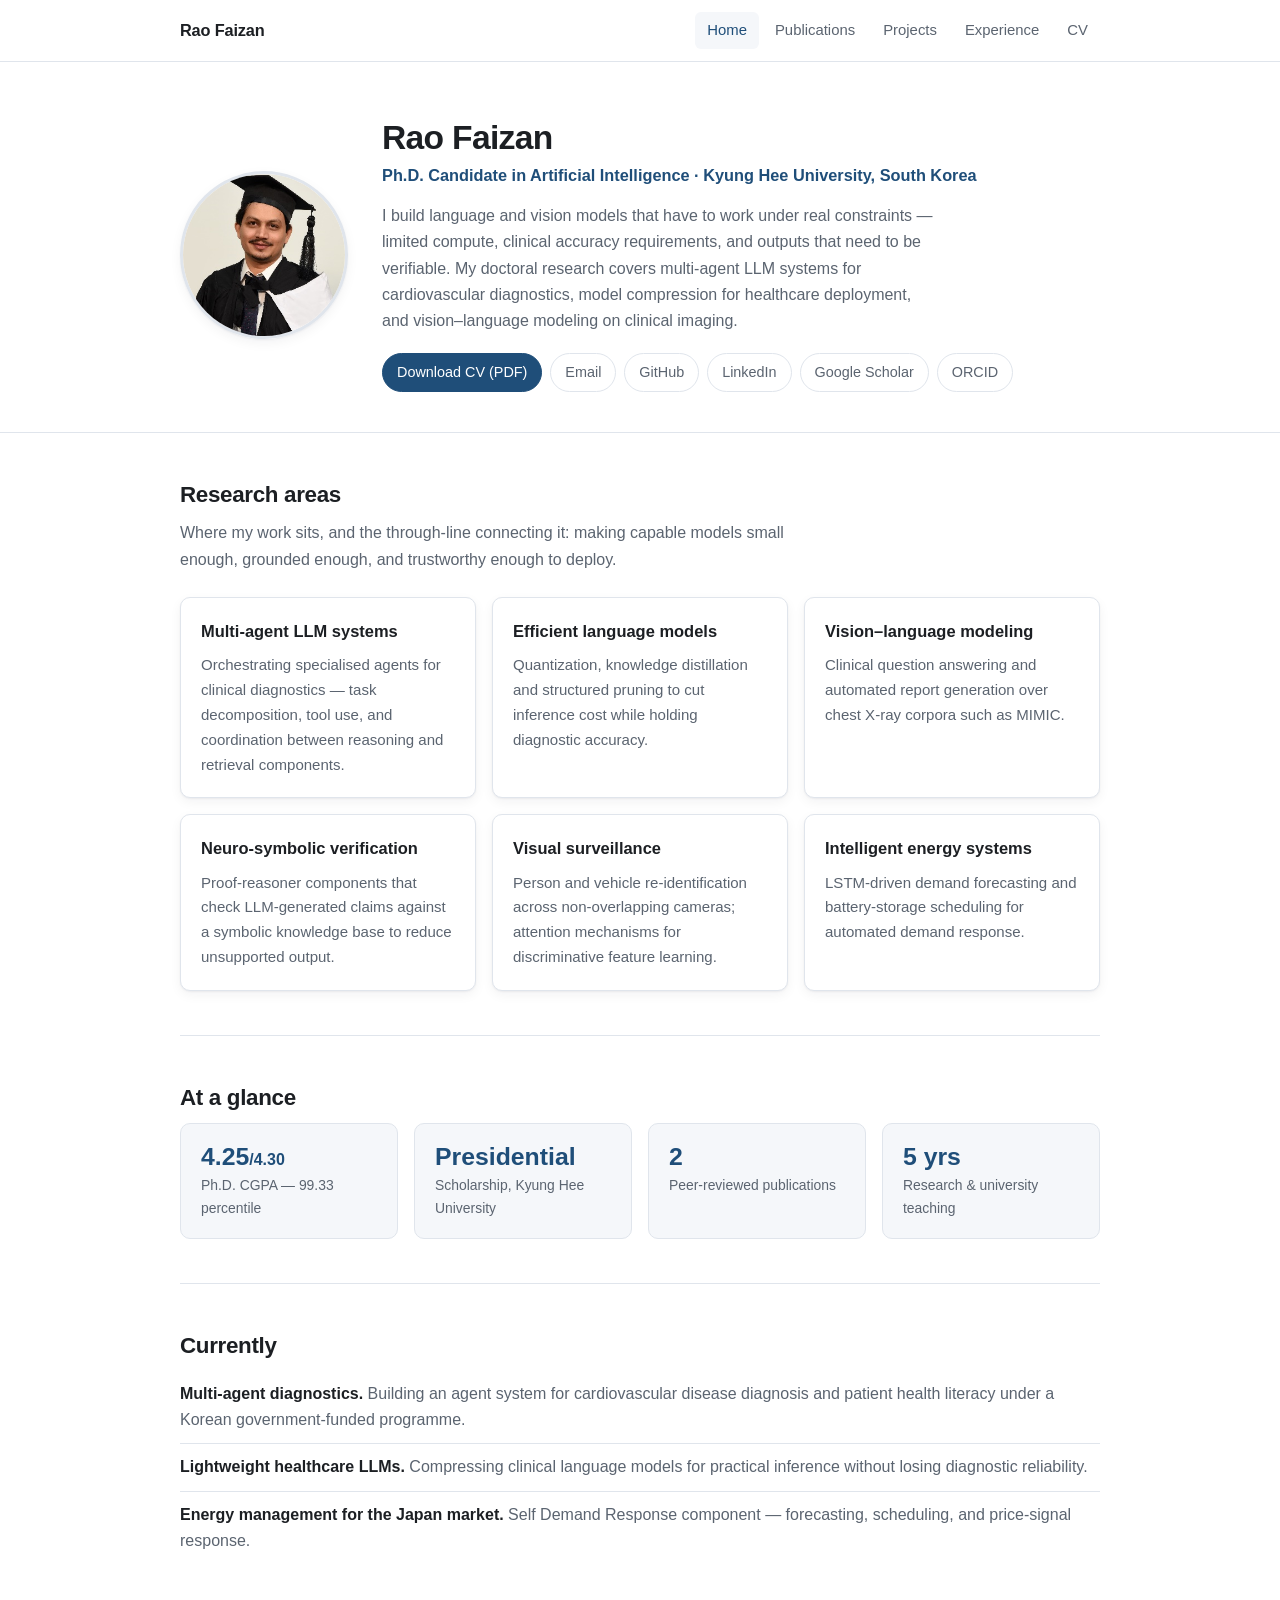
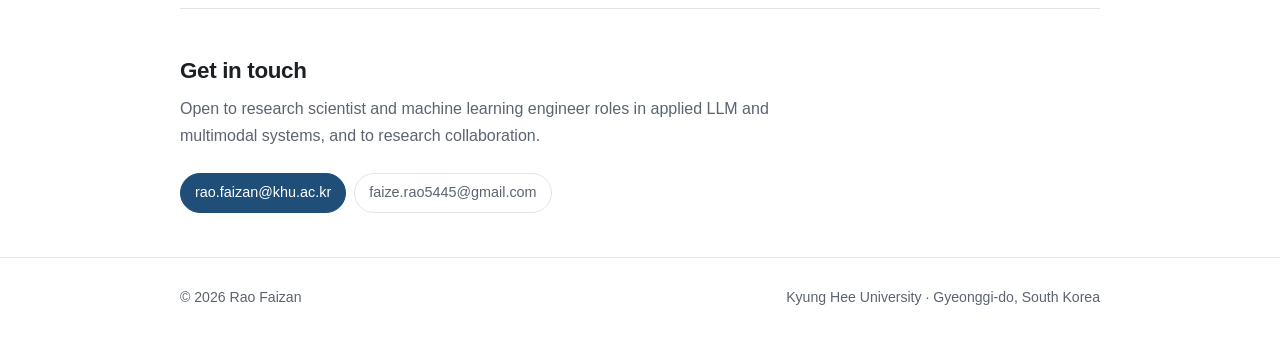
==== index.html @ 11cb5d6f "Personal website: home, publications, projects, experience" ====
<!DOCTYPE html>
<html lang="en">
<head>
<meta charset="utf-8">
<meta name="viewport" content="width=device-width, initial-scale=1">
<title>Rao Faizan — AI Researcher</title>
<meta name="description" content="Rao Faizan — Ph.D. candidate at Kyung Hee University working on multi-agent LLM systems, efficient language models, and vision-language modeling for healthcare.">
<link rel="stylesheet" href="assets/style.css">
</head>
<body>

<header class="nav">
  <div class="nav-inner">
    <a class="brand" href="index.html">Rao Faizan</a>
    <nav class="nav-links">
      <a href="index.html" class="active">Home</a>
      <a href="publications.html">Publications</a>
      <a href="projects.html">Projects</a>
      <a href="experience.html">Experience</a>
      <a href="assets/Rao_Faizan_CV.pdf">CV</a>
    </nav>
  </div>
</header>

<div class="hero">
  <div class="wrap hero-grid">
    <img src="assets/profile.png" alt="Portrait of Rao Faizan">
    <div>
      <h1>Rao Faizan</h1>
      <p class="role">Ph.D. Candidate in Artificial Intelligence · Kyung Hee University, South Korea</p>
      <p class="bio">
        I build language and vision models that have to work under real constraints — limited compute,
        clinical accuracy requirements, and outputs that need to be verifiable. My doctoral research
        covers multi-agent LLM systems for cardiovascular diagnostics, model compression for healthcare
        deployment, and vision–language modeling on clinical imaging.
      </p>
      <div class="links">
        <a class="primary" href="assets/Rao_Faizan_CV.pdf">Download CV (PDF)</a>
        <a href="mailto:rao.faizan@khu.ac.kr">Email</a>
        <!-- TODO: replace YOUR-GITHUB / YOUR-LINKEDIN / YOUR-ID / ORCID below -->
        <a href="https://github.com/YOUR-GITHUB">GitHub</a>
        <a href="https://linkedin.com/in/YOUR-LINKEDIN">LinkedIn</a>
        <a href="https://scholar.google.com/citations?user=YOUR-ID">Google Scholar</a>
        <a href="https://orcid.org/0000-0000-0000-0000">ORCID</a>
      </div>
    </div>
  </div>
</div>

<main class="wrap">

  <section>
    <h2>Research areas</h2>
    <p class="section-lede">
      Where my work sits, and the through-line connecting it: making capable models small enough,
      grounded enough, and trustworthy enough to deploy.
    </p>
    <div class="cards">
      <div class="card">
        <h3>Multi-agent LLM systems</h3>
        <p>Orchestrating specialised agents for clinical diagnostics — task decomposition, tool use,
           and coordination between reasoning and retrieval components.</p>
      </div>
      <div class="card">
        <h3>Efficient language models</h3>
        <p>Quantization, knowledge distillation and structured pruning to cut inference cost while
           holding diagnostic accuracy.</p>
      </div>
      <div class="card">
        <h3>Vision–language modeling</h3>
        <p>Clinical question answering and automated report generation over chest X-ray corpora
           such as MIMIC.</p>
      </div>
      <div class="card">
        <h3>Neuro-symbolic verification</h3>
        <p>Proof-reasoner components that check LLM-generated claims against a symbolic knowledge
           base to reduce unsupported output.</p>
      </div>
      <div class="card">
        <h3>Visual surveillance</h3>
        <p>Person and vehicle re-identification across non-overlapping cameras; attention mechanisms
           for discriminative feature learning.</p>
      </div>
      <div class="card">
        <h3>Intelligent energy systems</h3>
        <p>LSTM-driven demand forecasting and battery-storage scheduling for automated demand
           response.</p>
      </div>
    </div>
  </section>

  <section>
    <h2>At a glance</h2>
    <div class="stats">
      <div class="stat"><span class="num">4.25<span style="font-size:1rem">/4.30</span></span>
        <span class="lbl">Ph.D. CGPA — 99.33 percentile</span></div>
      <div class="stat"><span class="num">Presidential</span>
        <span class="lbl">Scholarship, Kyung Hee University</span></div>
      <div class="stat"><span class="num">2</span>
        <span class="lbl">Peer-reviewed publications</span></div>
      <div class="stat"><span class="num">5 yrs</span>
        <span class="lbl">Research &amp; university teaching</span></div>
    </div>
  </section>

  <section>
    <h2>Currently</h2>
    <ul class="plain">
      <li><strong>Multi-agent diagnostics.</strong> Building an agent system for cardiovascular disease
          diagnosis and patient health literacy under a Korean government-funded programme.</li>
      <li><strong>Lightweight healthcare LLMs.</strong> Compressing clinical language models for
          practical inference without losing diagnostic reliability.</li>
      <li><strong>Energy management for the Japan market.</strong> Self Demand Response component —
          forecasting, scheduling, and price-signal response.</li>
    </ul>
  </section>

  <section>
    <h2>Get in touch</h2>
    <p class="section-lede">
      Open to research scientist and machine learning engineer roles in applied LLM and multimodal
      systems, and to research collaboration.
    </p>
    <div class="links">
      <a class="primary" href="mailto:rao.faizan@khu.ac.kr">rao.faizan@khu.ac.kr</a>
      <a href="mailto:faize.rao5445@gmail.com">faize.rao5445@gmail.com</a>
    </div>
  </section>

</main>

<footer>
  <div class="wrap">
    <span>© 2026 Rao Faizan</span>
    <span>Kyung Hee University · Gyeonggi-do, South Korea</span>
  </div>
</footer>

</body>
</html>
---- assets/style.css ----
/* =========================================================
   Rao Faizan — personal site
   Single hand-written stylesheet. No framework, no build step.
   Palette lives in the custom properties below; change once,
   applies everywhere.
   ========================================================= */

:root {
  --accent:        #1f4e79;
  --accent-soft:   #2f6fa8;
  --bg:            #ffffff;
  --bg-alt:        #f5f7fa;
  --card:          #ffffff;
  --text:          #1c1f23;
  --text-muted:    #5b6470;
  --border:        #e0e5ec;
  --shadow:        0 1px 2px rgba(16, 24, 40, .05), 0 4px 12px rgba(16, 24, 40, .05);
  --radius:        10px;
  --maxw:          960px;
}

@media (prefers-color-scheme: dark) {
  :root {
    --accent:      #7db3e0;
    --accent-soft: #a8cdec;
    --bg:          #14181d;
    --bg-alt:      #1a1f26;
    --card:        #1c222a;
    --text:        #e6eaef;
    --text-muted:  #9aa5b3;
    --border:      #2b333d;
    --shadow:      0 1px 2px rgba(0, 0, 0, .4), 0 4px 14px rgba(0, 0, 0, .3);
  }
}

*, *::before, *::after { box-sizing: border-box; }

body {
  margin: 0;
  font-family: -apple-system, BlinkMacSystemFont, "Segoe UI", Roboto,
               "Helvetica Neue", Arial, sans-serif;
  font-size: 16px;
  line-height: 1.65;
  color: var(--text);
  background: var(--bg);
  -webkit-font-smoothing: antialiased;
}

.wrap { max-width: var(--maxw); margin: 0 auto; padding: 0 20px; }

a { color: var(--accent); text-decoration: none; }
a:hover { text-decoration: underline; }

/* ---------------- navigation ---------------- */
header.nav {
  position: sticky; top: 0; z-index: 50;
  background: color-mix(in srgb, var(--bg) 88%, transparent);
  backdrop-filter: saturate(180%) blur(10px);
  border-bottom: 1px solid var(--border);
}
.nav-inner {
  max-width: var(--maxw); margin: 0 auto; padding: 12px 20px;
  display: flex; align-items: center; justify-content: space-between;
  gap: 16px; flex-wrap: wrap;
}
.brand { font-weight: 700; font-size: 1.02rem; color: var(--text); letter-spacing: -.01em; }
.brand:hover { text-decoration: none; color: var(--accent); }
.nav-links { display: flex; gap: 4px; flex-wrap: wrap; }
.nav-links a {
  padding: 6px 12px; border-radius: 6px; font-size: .93rem;
  color: var(--text-muted); font-weight: 500;
}
.nav-links a:hover { background: var(--bg-alt); color: var(--accent); text-decoration: none; }
.nav-links a.active { color: var(--accent); background: var(--bg-alt); }

/* ---------------- hero ---------------- */
.hero { padding: 56px 0 40px; border-bottom: 1px solid var(--border); }
.hero-grid {
  display: grid; grid-template-columns: 168px 1fr; gap: 34px; align-items: center;
}
.hero img {
  width: 168px; height: 168px; object-fit: cover; object-position: top center;
  border-radius: 50%; border: 3px solid var(--border); box-shadow: var(--shadow);
}
.hero h1 { margin: 0 0 4px; font-size: 2.1rem; letter-spacing: -.02em; line-height: 1.2; }
.hero .role { margin: 0 0 14px; color: var(--accent); font-weight: 600; font-size: 1.02rem; }
.hero p.bio { margin: 0 0 18px; color: var(--text-muted); max-width: 62ch; }

.links { display: flex; flex-wrap: wrap; gap: 8px; }
.links a {
  display: inline-block; padding: 7px 14px; font-size: .9rem; font-weight: 500;
  border: 1px solid var(--border); border-radius: 999px; background: var(--card);
  color: var(--text-muted); transition: border-color .15s, color .15s;
}
.links a:hover { border-color: var(--accent); color: var(--accent); text-decoration: none; }
.links a.primary {
  background: var(--accent); border-color: var(--accent); color: #fff;
}
@media (prefers-color-scheme: dark) { .links a.primary { color: #0f1418; } }
.links a.primary:hover { background: var(--accent-soft); border-color: var(--accent-soft); }

/* ---------------- sections ---------------- */
section { padding: 44px 0; border-bottom: 1px solid var(--border); }
section:last-of-type { border-bottom: none; }
h2 {
  margin: 0 0 6px; font-size: 1.4rem; letter-spacing: -.015em;
}
.section-lede { margin: 0 0 24px; color: var(--text-muted); max-width: 68ch; }

.page-head { padding: 44px 0 8px; }
.page-head h1 { margin: 0 0 6px; font-size: 1.95rem; letter-spacing: -.02em; }
.page-head p { margin: 0; color: var(--text-muted); max-width: 68ch; }

/* ---------------- cards ---------------- */
.cards { display: grid; gap: 16px; grid-template-columns: repeat(auto-fit, minmax(260px, 1fr)); }
.card {
  background: var(--card); border: 1px solid var(--border);
  border-radius: var(--radius); padding: 20px; box-shadow: var(--shadow);
}
.card h3 { margin: 0 0 8px; font-size: 1.03rem; }
.card p  { margin: 0; color: var(--text-muted); font-size: .94rem; }

/* stat strip */
.stats { display: grid; gap: 16px; grid-template-columns: repeat(auto-fit, minmax(180px, 1fr)); }
.stat {
  background: var(--bg-alt); border: 1px solid var(--border);
  border-radius: var(--radius); padding: 18px 20px;
}
.stat .num { display: block; font-size: 1.55rem; font-weight: 700; color: var(--accent); line-height: 1.2; }
.stat .lbl { display: block; font-size: .87rem; color: var(--text-muted); margin-top: 2px; }

/* ---------------- entries (experience / projects) ---------------- */
.entry { padding: 22px 0; border-bottom: 1px solid var(--border); }
.entry:last-child { border-bottom: none; }
.entry-head {
  display: flex; justify-content: space-between; align-items: baseline;
  gap: 16px; flex-wrap: wrap; margin-bottom: 2px;
}
.entry-head h3 { margin: 0; font-size: 1.06rem; }
.entry-date { color: var(--text-muted); font-size: .88rem; white-space: nowrap; }
.entry-org { margin: 0 0 10px; color: var(--accent); font-size: .93rem; font-weight: 500; }
.entry ul { margin: 0; padding-left: 20px; color: var(--text-muted); }
.entry ul li { margin-bottom: 5px; }
.entry ul li::marker { color: var(--accent); }

.tags { display: flex; flex-wrap: wrap; gap: 6px; margin-top: 12px; }
.tag {
  font-size: .78rem; padding: 3px 10px; border-radius: 999px;
  background: var(--bg-alt); border: 1px solid var(--border); color: var(--text-muted);
}

/* ---------------- publications ---------------- */
.pub { padding: 18px 0; border-bottom: 1px solid var(--border); }
.pub:last-child { border-bottom: none; }
.pub .title { font-weight: 600; display: block; margin-bottom: 4px; }
.pub .authors { color: var(--text-muted); font-size: .93rem; }
.pub .authors .me { color: var(--text); font-weight: 700; }
.pub .venue { display: block; margin-top: 4px; color: var(--text-muted); font-size: .91rem; font-style: italic; }
.badge {
  display: inline-block; font-size: .72rem; font-weight: 700; letter-spacing: .04em;
  text-transform: uppercase; padding: 2px 8px; border-radius: 4px;
  background: var(--accent); color: #fff; margin-left: 8px; vertical-align: 2px;
}
@media (prefers-color-scheme: dark) { .badge { color: #0f1418; } }

pre.bibtex {
  background: var(--bg-alt); border: 1px solid var(--border); border-radius: var(--radius);
  padding: 16px; overflow-x: auto; font-size: .84rem; line-height: 1.55;
  font-family: ui-monospace, SFMono-Regular, "SF Mono", Menlo, Consolas, monospace;
  color: var(--text-muted);
}

/* ---------------- misc ---------------- */
ul.plain { list-style: none; padding: 0; margin: 0; }
ul.plain li {
  padding: 10px 0; border-bottom: 1px solid var(--border); color: var(--text-muted);
}
ul.plain li:last-child { border-bottom: none; }
ul.plain strong { color: var(--text); }

footer {
  border-top: 1px solid var(--border); padding: 28px 0 36px;
  color: var(--text-muted); font-size: .88rem;
}
footer .wrap { display: flex; justify-content: space-between; gap: 12px; flex-wrap: wrap; }

/* ---------------- responsive ---------------- */
@media (max-width: 640px) {
  .hero { padding: 36px 0 30px; }
  .hero-grid { grid-template-columns: 1fr; gap: 20px; text-align: center; justify-items: center; }
  .hero p.bio { text-align: left; }
  .hero h1 { font-size: 1.75rem; }
  .links { justify-content: center; }
  .nav-inner { padding: 10px 16px; }
  .nav-links { width: 100%; justify-content: flex-start; }
  .entry-head { flex-direction: column; gap: 2px; }
}
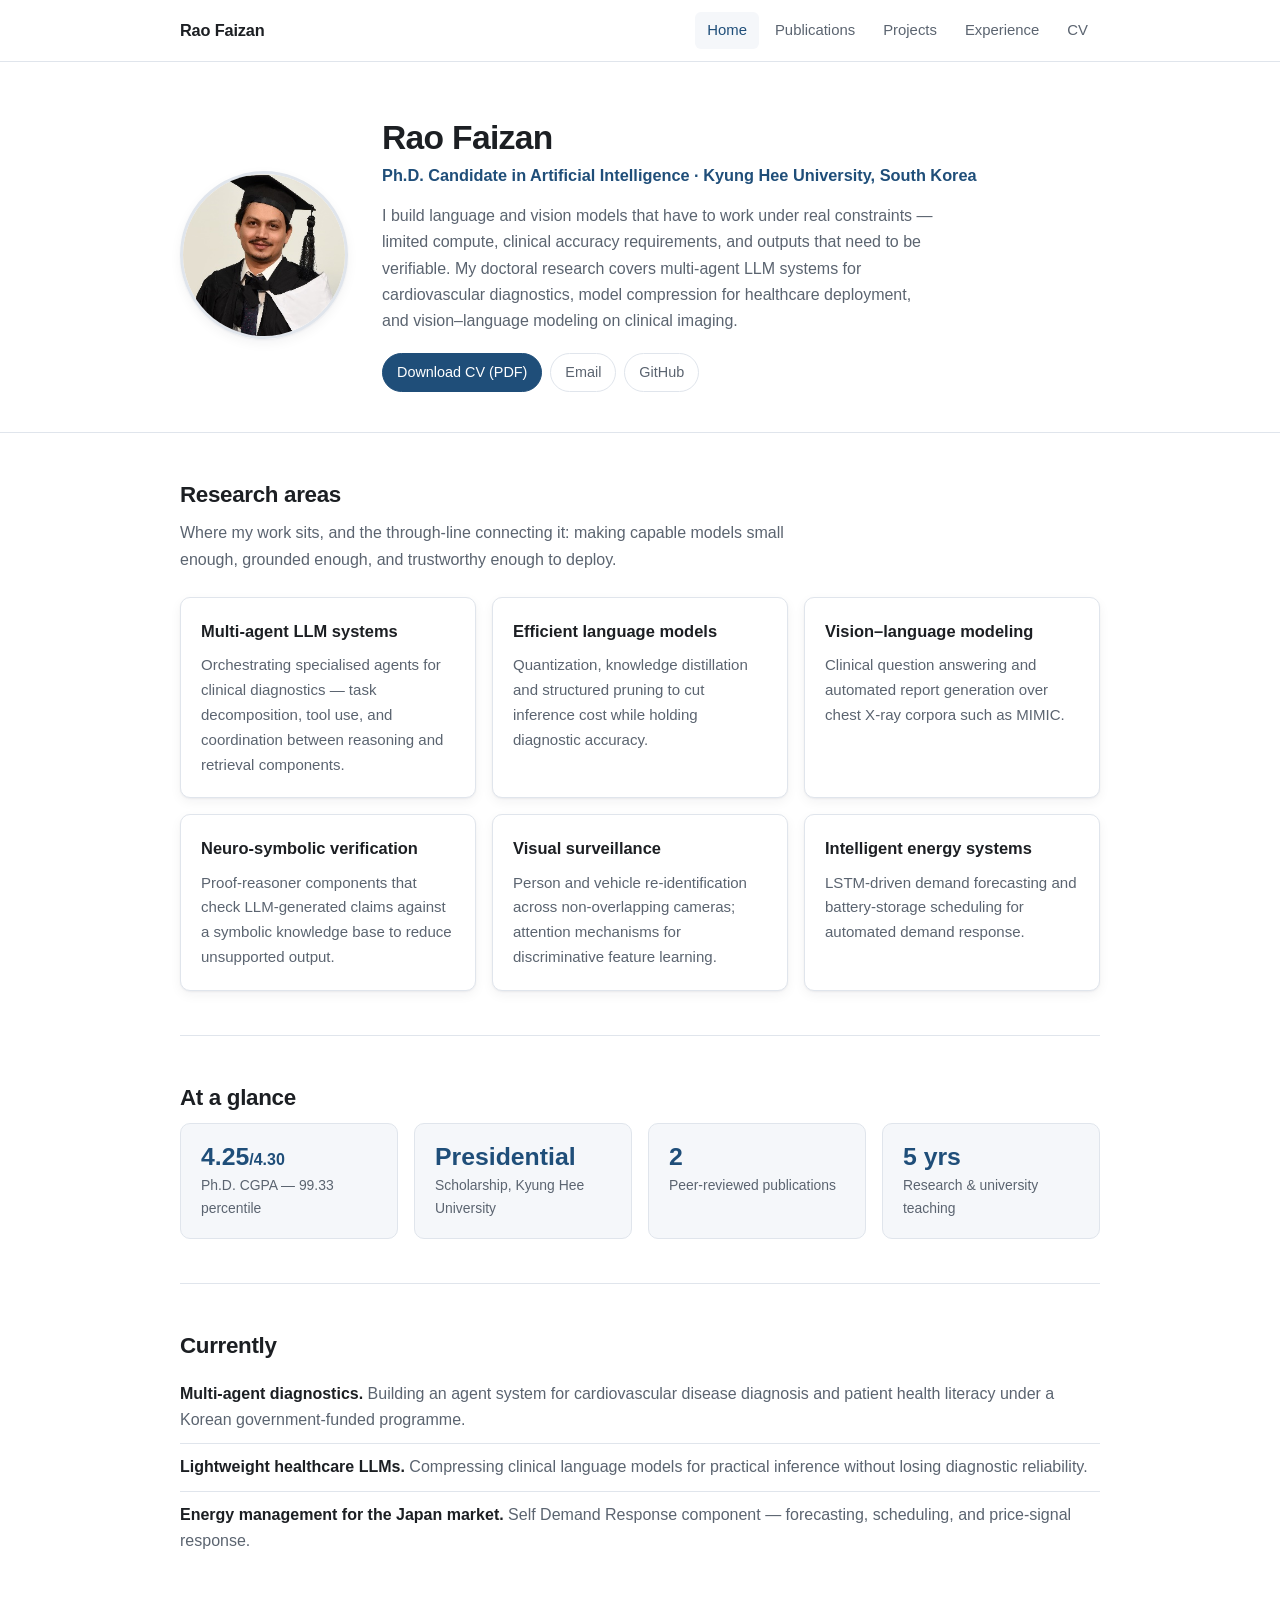
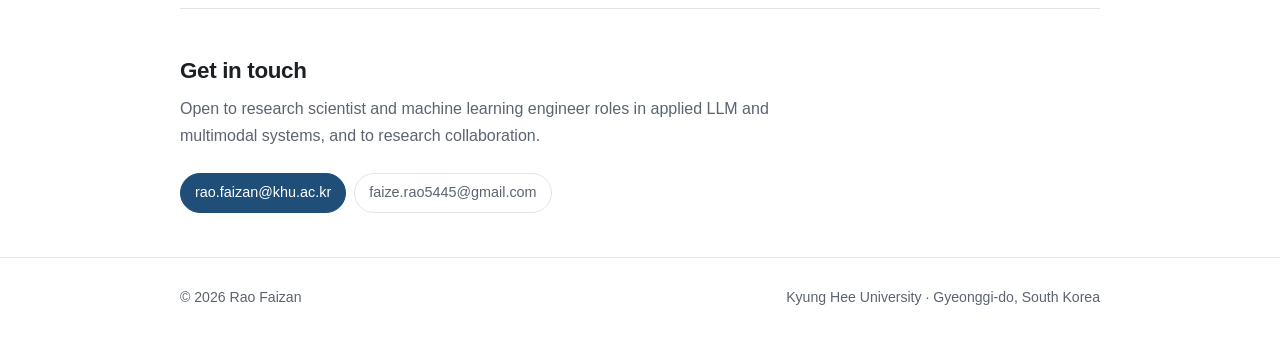
==== commit 3a750b80: "Add GitHub link, remove unresolved placeholder links, refresh CV PDF" ====
--- a/index.html
+++ b/index.html
@@ -37,11 +37,12 @@
       <div class="links">
         <a class="primary" href="assets/Rao_Faizan_CV.pdf">Download CV (PDF)</a>
         <a href="mailto:rao.faizan@khu.ac.kr">Email</a>
-        <!-- TODO: replace YOUR-GITHUB / YOUR-LINKEDIN / YOUR-ID / ORCID below -->
-        <a href="https://github.com/YOUR-GITHUB">GitHub</a>
+        <a href="https://github.com/raofaizan">GitHub</a>
+        <!-- Add these back once the profiles exist — replace the placeholder and uncomment:
         <a href="https://linkedin.com/in/YOUR-LINKEDIN">LinkedIn</a>
         <a href="https://scholar.google.com/citations?user=YOUR-ID">Google Scholar</a>
         <a href="https://orcid.org/0000-0000-0000-0000">ORCID</a>
+        -->
       </div>
     </div>
   </div>
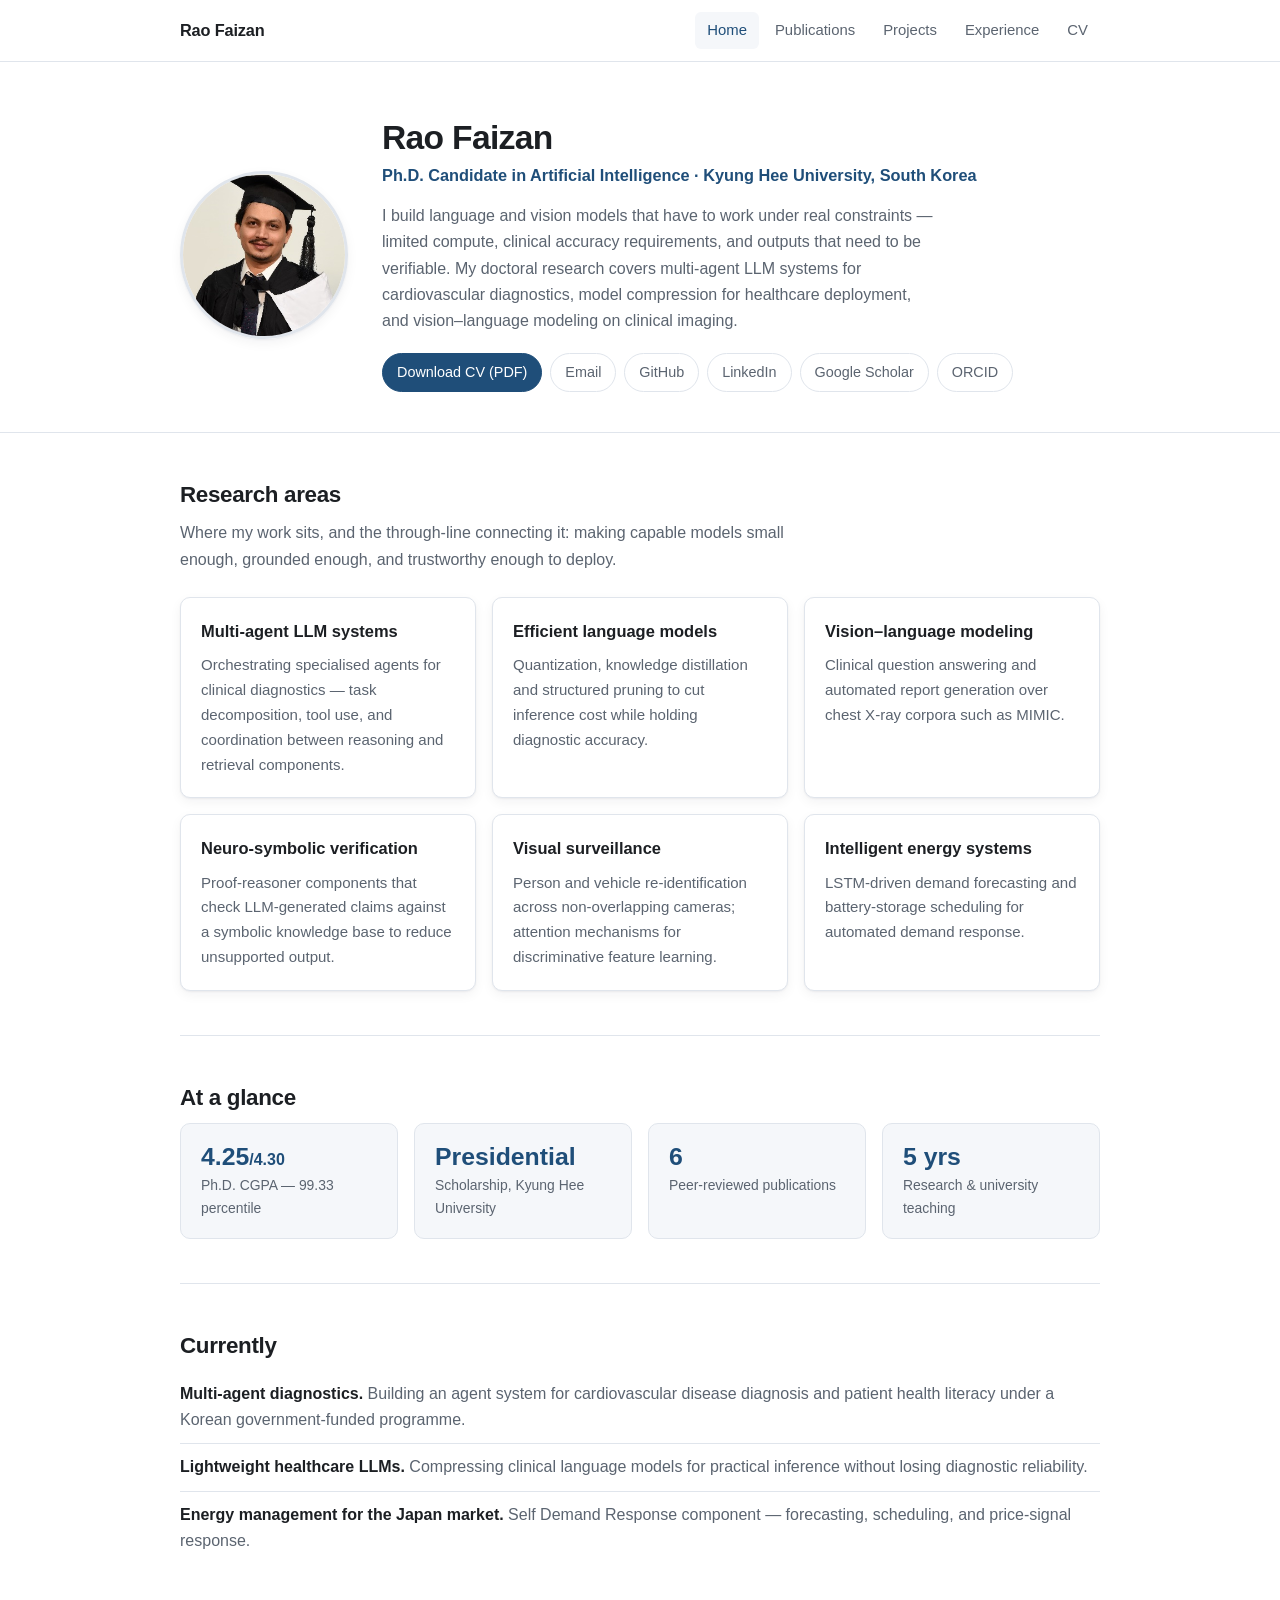
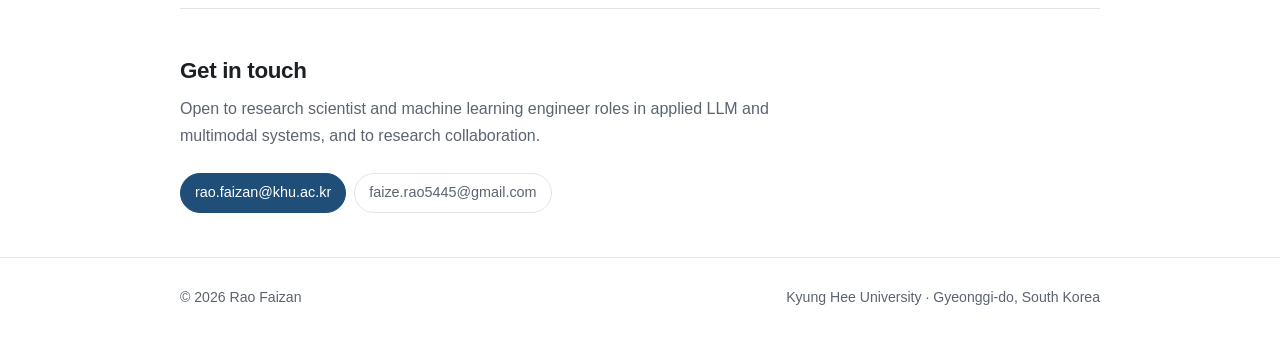
==== commit a59d0a07: "Add 4 publications recovered from Scholar; wire up LinkedIn, Scholar, ORCID" ====
--- a/index.html
+++ b/index.html
@@ -38,11 +38,9 @@
         <a class="primary" href="assets/Rao_Faizan_CV.pdf">Download CV (PDF)</a>
         <a href="mailto:rao.faizan@khu.ac.kr">Email</a>
         <a href="https://github.com/raofaizan">GitHub</a>
-        <!-- Add these back once the profiles exist — replace the placeholder and uncomment:
-        <a href="https://linkedin.com/in/YOUR-LINKEDIN">LinkedIn</a>
-        <a href="https://scholar.google.com/citations?user=YOUR-ID">Google Scholar</a>
-        <a href="https://orcid.org/0000-0000-0000-0000">ORCID</a>
-        -->
+        <a href="https://www.linkedin.com/in/rao-faizan/">LinkedIn</a>
+        <a href="https://scholar.google.com/citations?user=-F30Si8AAAAJ">Google Scholar</a>
+        <a href="https://orcid.org/0000-0003-4084-5166">ORCID</a>
       </div>
     </div>
   </div>
@@ -97,7 +95,7 @@
         <span class="lbl">Ph.D. CGPA — 99.33 percentile</span></div>
       <div class="stat"><span class="num">Presidential</span>
         <span class="lbl">Scholarship, Kyung Hee University</span></div>
-      <div class="stat"><span class="num">2</span>
+      <div class="stat"><span class="num">6</span>
         <span class="lbl">Peer-reviewed publications</span></div>
       <div class="stat"><span class="num">5 yrs</span>
         <span class="lbl">Research &amp; university teaching</span></div>
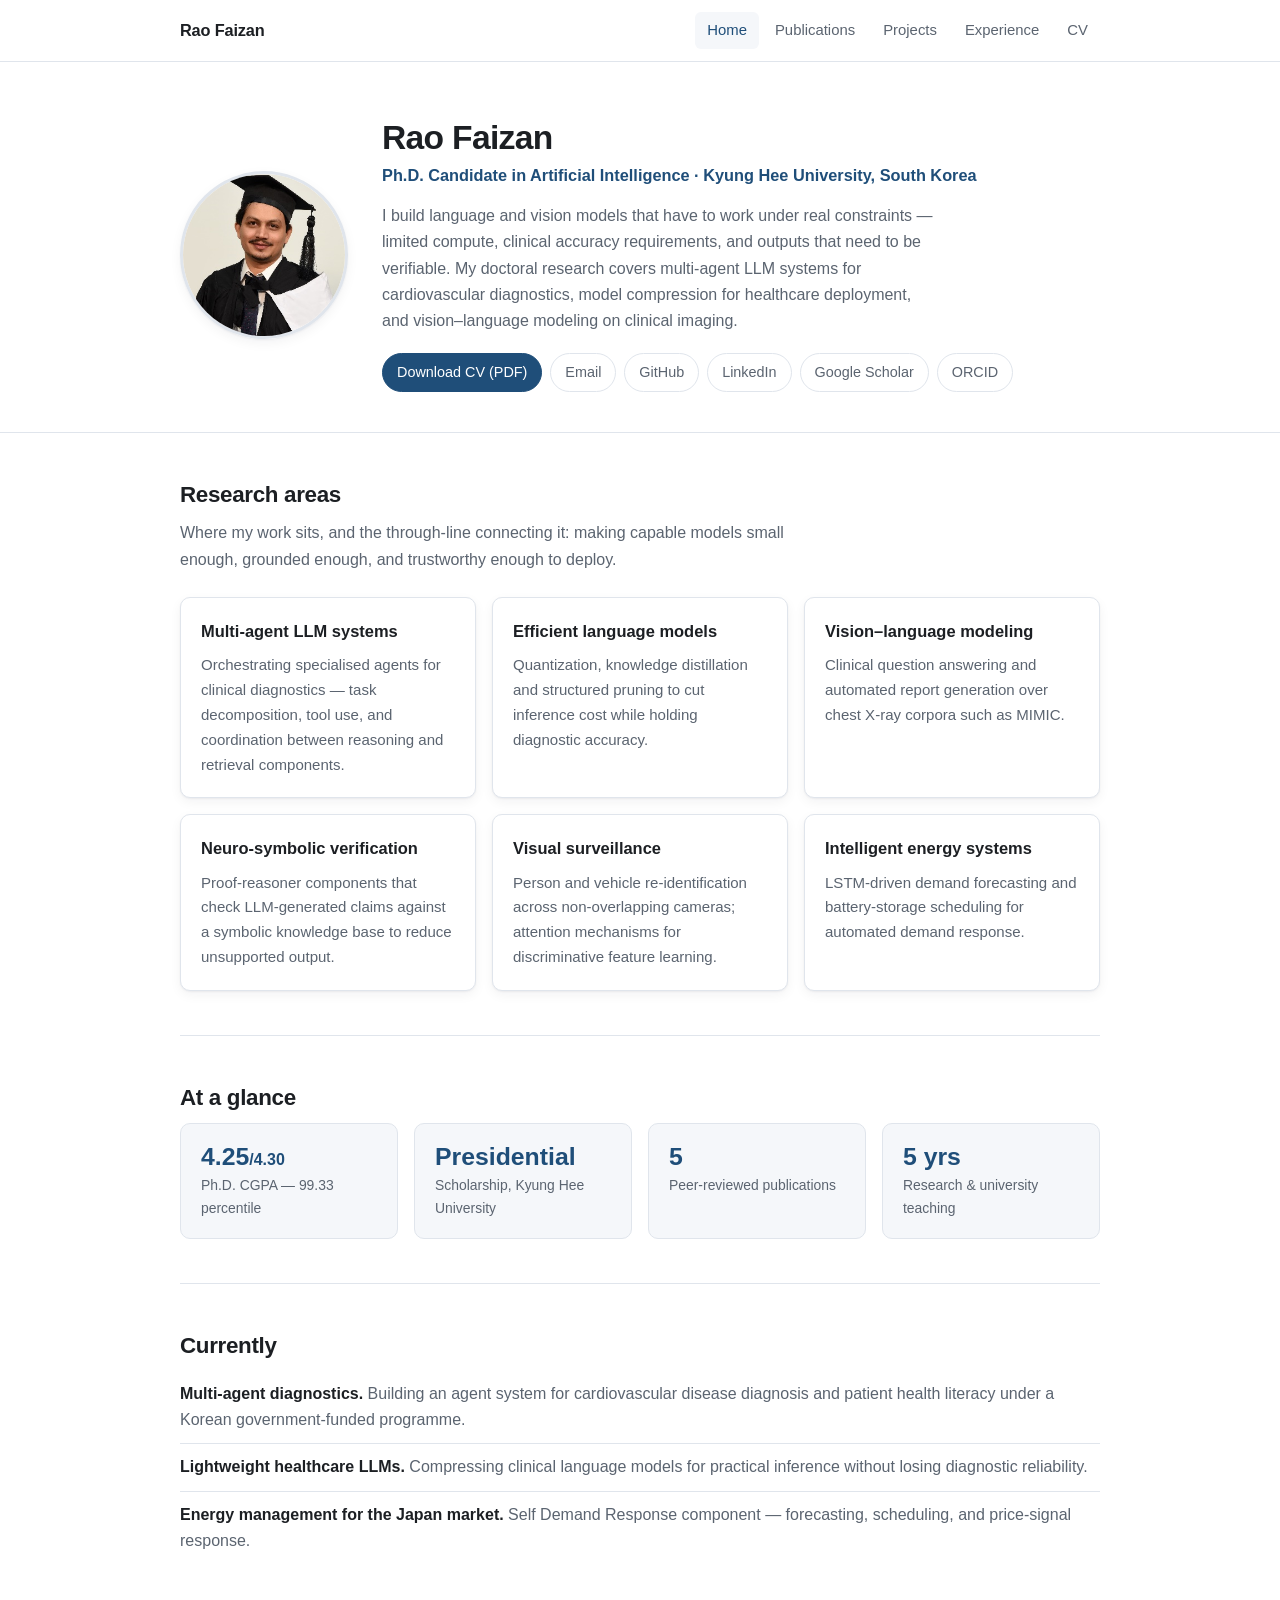
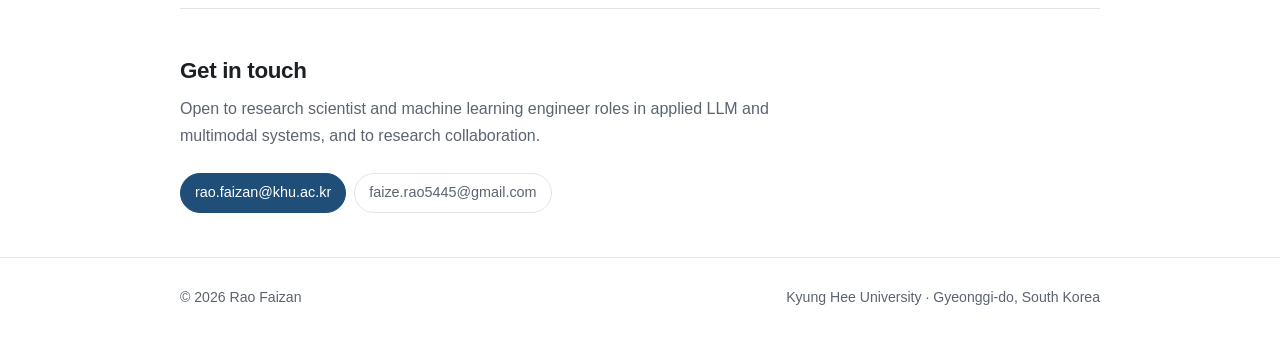
==== commit c83ceb07: "Replace `et al.` with verified author lists; split out under-review paper Recovered full metadata fr" ====
--- a/index.html
+++ b/index.html
@@ -95,7 +95,7 @@
         <span class="lbl">Ph.D. CGPA — 99.33 percentile</span></div>
       <div class="stat"><span class="num">Presidential</span>
         <span class="lbl">Scholarship, Kyung Hee University</span></div>
-      <div class="stat"><span class="num">6</span>
+      <div class="stat"><span class="num">5</span>
         <span class="lbl">Peer-reviewed publications</span></div>
       <div class="stat"><span class="num">5 yrs</span>
         <span class="lbl">Research &amp; university teaching</span></div>
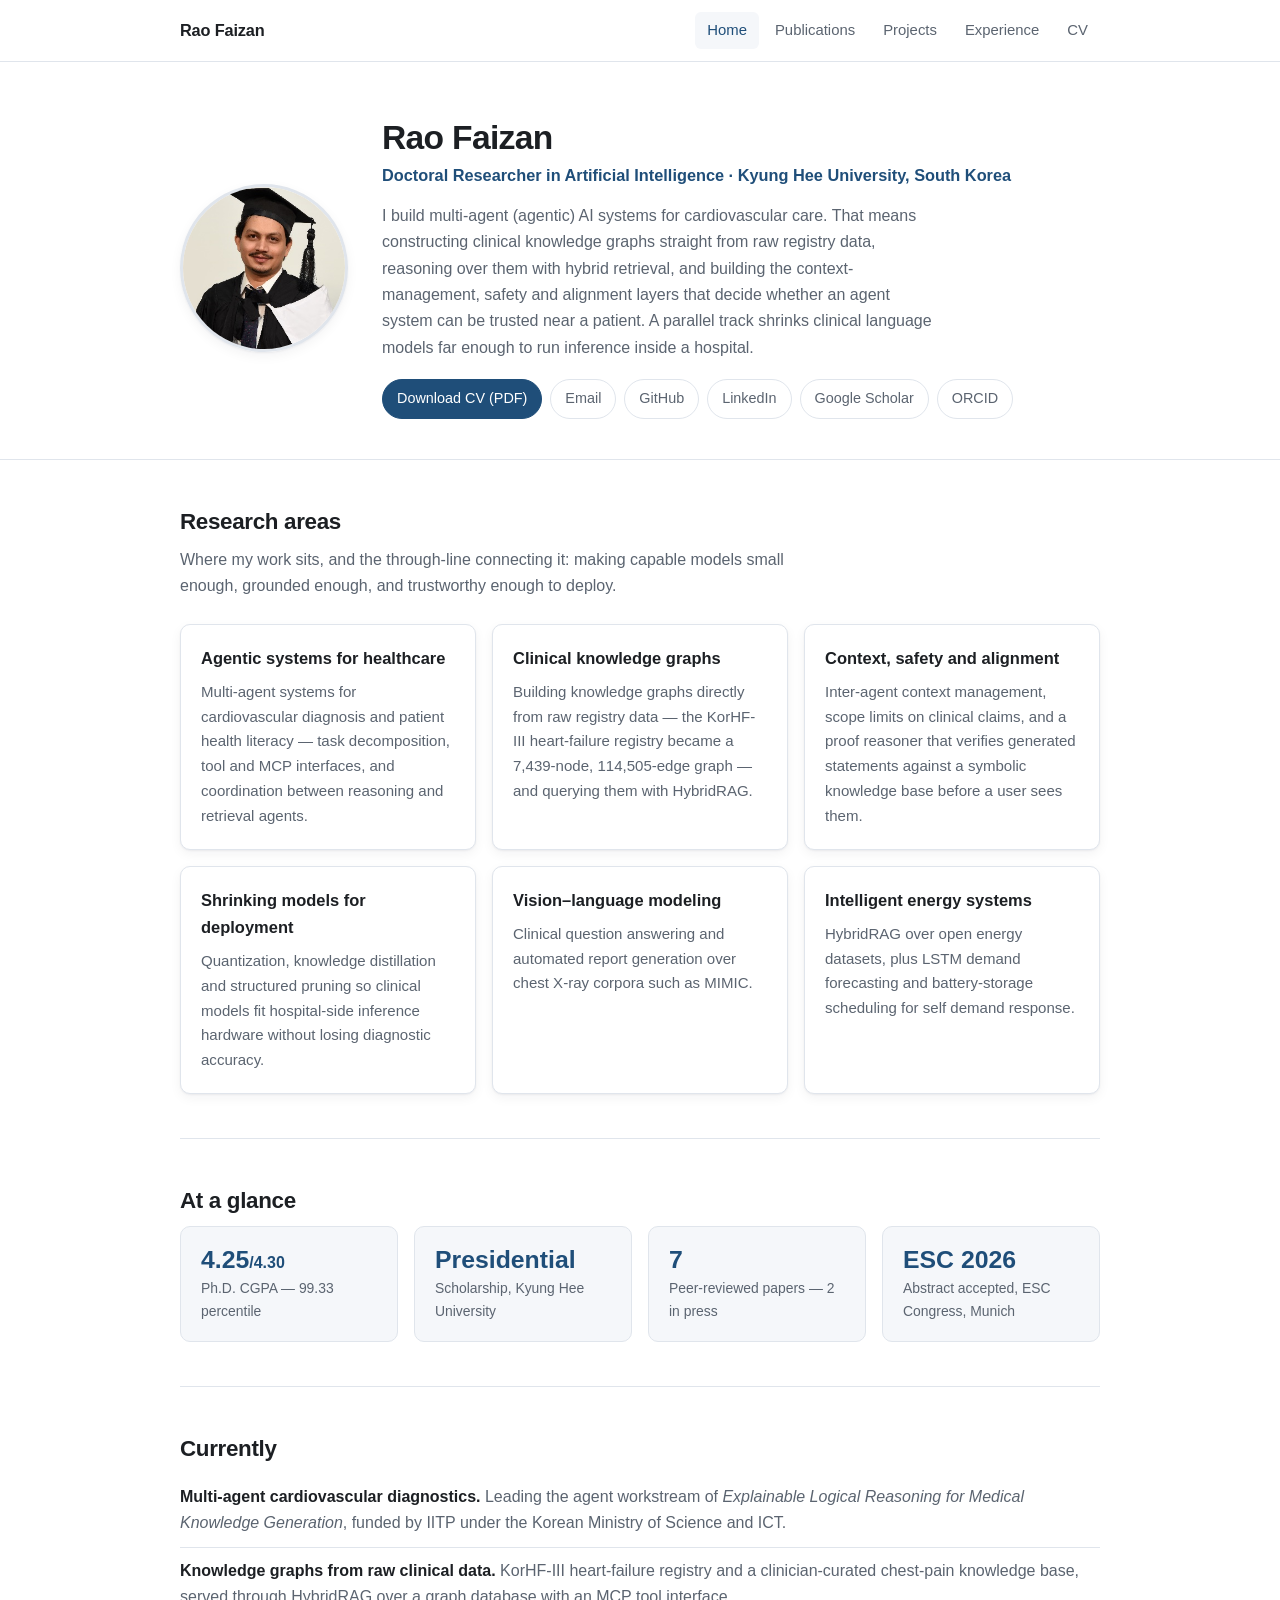
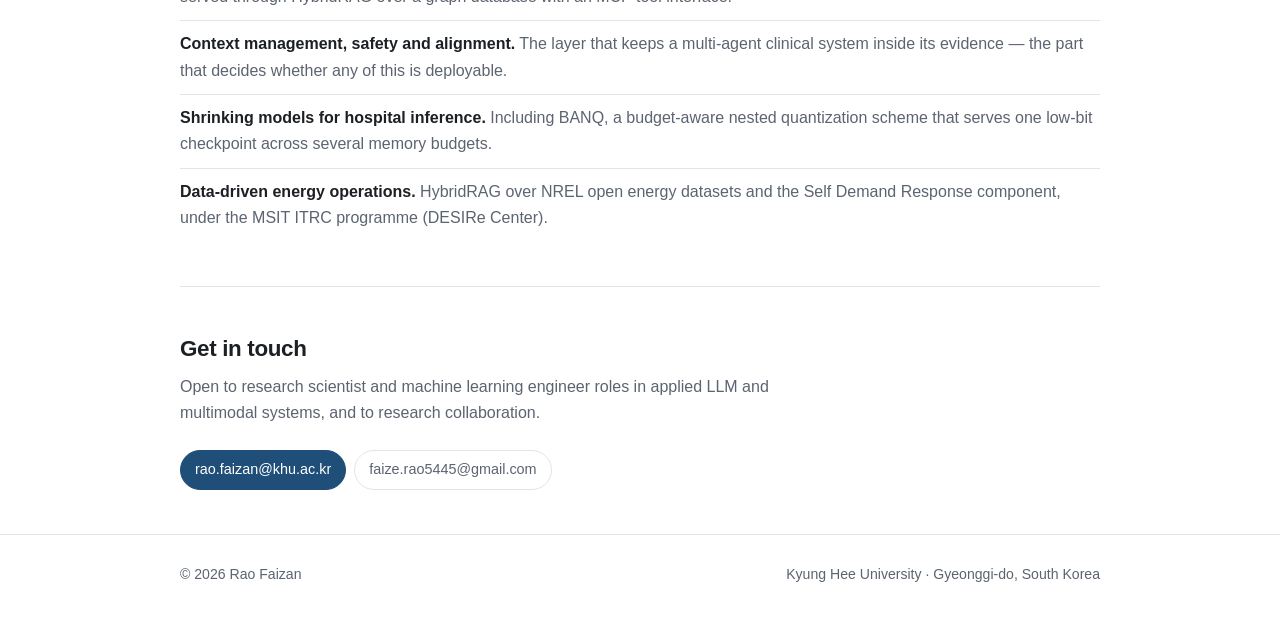
==== commit 8e89cdc8: "Update site for agentic AI research focus and new publications Doctoral Researcher throughout. Home " ====
--- a/index.html
+++ b/index.html
@@ -4,7 +4,7 @@
 <meta charset="utf-8">
 <meta name="viewport" content="width=device-width, initial-scale=1">
 <title>Rao Faizan — AI Researcher</title>
-<meta name="description" content="Rao Faizan — Ph.D. candidate at Kyung Hee University working on multi-agent LLM systems, efficient language models, and vision-language modeling for healthcare.">
+<meta name="description" content="Rao Faizan — doctoral researcher at Kyung Hee University building multi-agent (agentic) AI for cardiovascular care: clinical knowledge graphs, hybrid retrieval, agent safety and alignment, and model compression for hospital deployment.">
 <link rel="stylesheet" href="assets/style.css">
 </head>
 <body>
@@ -27,12 +27,13 @@
     <img src="assets/profile.png" alt="Portrait of Rao Faizan">
     <div>
       <h1>Rao Faizan</h1>
-      <p class="role">Ph.D. Candidate in Artificial Intelligence · Kyung Hee University, South Korea</p>
+      <p class="role">Doctoral Researcher in Artificial Intelligence · Kyung Hee University, South Korea</p>
       <p class="bio">
-        I build language and vision models that have to work under real constraints — limited compute,
-        clinical accuracy requirements, and outputs that need to be verifiable. My doctoral research
-        covers multi-agent LLM systems for cardiovascular diagnostics, model compression for healthcare
-        deployment, and vision–language modeling on clinical imaging.
+        I build multi-agent (agentic) AI systems for cardiovascular care. That means constructing
+        clinical knowledge graphs straight from raw registry data, reasoning over them with hybrid
+        retrieval, and building the context-management, safety and alignment layers that decide whether
+        an agent system can be trusted near a patient. A parallel track shrinks clinical language models
+        far enough to run inference inside a hospital.
       </p>
       <div class="links">
         <a class="primary" href="assets/Rao_Faizan_CV.pdf">Download CV (PDF)</a>
@@ -56,14 +57,25 @@
     </p>
     <div class="cards">
       <div class="card">
-        <h3>Multi-agent LLM systems</h3>
-        <p>Orchestrating specialised agents for clinical diagnostics — task decomposition, tool use,
-           and coordination between reasoning and retrieval components.</p>
+        <h3>Agentic systems for healthcare</h3>
+        <p>Multi-agent systems for cardiovascular diagnosis and patient health literacy — task
+           decomposition, tool and MCP interfaces, and coordination between reasoning and retrieval
+           agents.</p>
       </div>
       <div class="card">
-        <h3>Efficient language models</h3>
-        <p>Quantization, knowledge distillation and structured pruning to cut inference cost while
-           holding diagnostic accuracy.</p>
+        <h3>Clinical knowledge graphs</h3>
+        <p>Building knowledge graphs directly from raw registry data — the KorHF-III heart-failure
+           registry became a 7,439-node, 114,505-edge graph — and querying them with HybridRAG.</p>
+      </div>
+      <div class="card">
+        <h3>Context, safety and alignment</h3>
+        <p>Inter-agent context management, scope limits on clinical claims, and a proof reasoner that
+           verifies generated statements against a symbolic knowledge base before a user sees them.</p>
+      </div>
+      <div class="card">
+        <h3>Shrinking models for deployment</h3>
+        <p>Quantization, knowledge distillation and structured pruning so clinical models fit
+           hospital-side inference hardware without losing diagnostic accuracy.</p>
       </div>
       <div class="card">
         <h3>Vision–language modeling</h3>
@@ -71,19 +83,9 @@
            such as MIMIC.</p>
       </div>
       <div class="card">
-        <h3>Neuro-symbolic verification</h3>
-        <p>Proof-reasoner components that check LLM-generated claims against a symbolic knowledge
-           base to reduce unsupported output.</p>
-      </div>
-      <div class="card">
-        <h3>Visual surveillance</h3>
-        <p>Person and vehicle re-identification across non-overlapping cameras; attention mechanisms
-           for discriminative feature learning.</p>
-      </div>
-      <div class="card">
         <h3>Intelligent energy systems</h3>
-        <p>LSTM-driven demand forecasting and battery-storage scheduling for automated demand
-           response.</p>
+        <p>HybridRAG over open energy datasets, plus LSTM demand forecasting and battery-storage
+           scheduling for self demand response.</p>
       </div>
     </div>
   </section>
@@ -95,22 +97,30 @@
         <span class="lbl">Ph.D. CGPA — 99.33 percentile</span></div>
       <div class="stat"><span class="num">Presidential</span>
         <span class="lbl">Scholarship, Kyung Hee University</span></div>
-      <div class="stat"><span class="num">5</span>
-        <span class="lbl">Peer-reviewed publications</span></div>
-      <div class="stat"><span class="num">5 yrs</span>
-        <span class="lbl">Research &amp; university teaching</span></div>
+      <div class="stat"><span class="num">7</span>
+        <span class="lbl">Peer-reviewed papers — 2 in press</span></div>
+      <div class="stat"><span class="num">ESC 2026</span>
+        <span class="lbl">Abstract accepted, ESC Congress, Munich</span></div>
     </div>
   </section>
 
   <section>
     <h2>Currently</h2>
     <ul class="plain">
-      <li><strong>Multi-agent diagnostics.</strong> Building an agent system for cardiovascular disease
-          diagnosis and patient health literacy under a Korean government-funded programme.</li>
-      <li><strong>Lightweight healthcare LLMs.</strong> Compressing clinical language models for
-          practical inference without losing diagnostic reliability.</li>
-      <li><strong>Energy management for the Japan market.</strong> Self Demand Response component —
-          forecasting, scheduling, and price-signal response.</li>
+      <li><strong>Multi-agent cardiovascular diagnostics.</strong> Leading the agent workstream of
+          <em>Explainable Logical Reasoning for Medical Knowledge Generation</em>, funded by IITP under
+          the Korean Ministry of Science and ICT.</li>
+      <li><strong>Knowledge graphs from raw clinical data.</strong> KorHF-III heart-failure registry
+          and a clinician-curated chest-pain knowledge base, served through HybridRAG over a graph
+          database with an MCP tool interface.</li>
+      <li><strong>Context management, safety and alignment.</strong> The layer that keeps a multi-agent
+          clinical system inside its evidence — the part that decides whether any of this is
+          deployable.</li>
+      <li><strong>Shrinking models for hospital inference.</strong> Including BANQ, a budget-aware
+          nested quantization scheme that serves one low-bit checkpoint across several memory
+          budgets.</li>
+      <li><strong>Data-driven energy operations.</strong> HybridRAG over NREL open energy datasets and
+          the Self Demand Response component, under the MSIT ITRC programme (DESIRe Center).</li>
     </ul>
   </section>
 
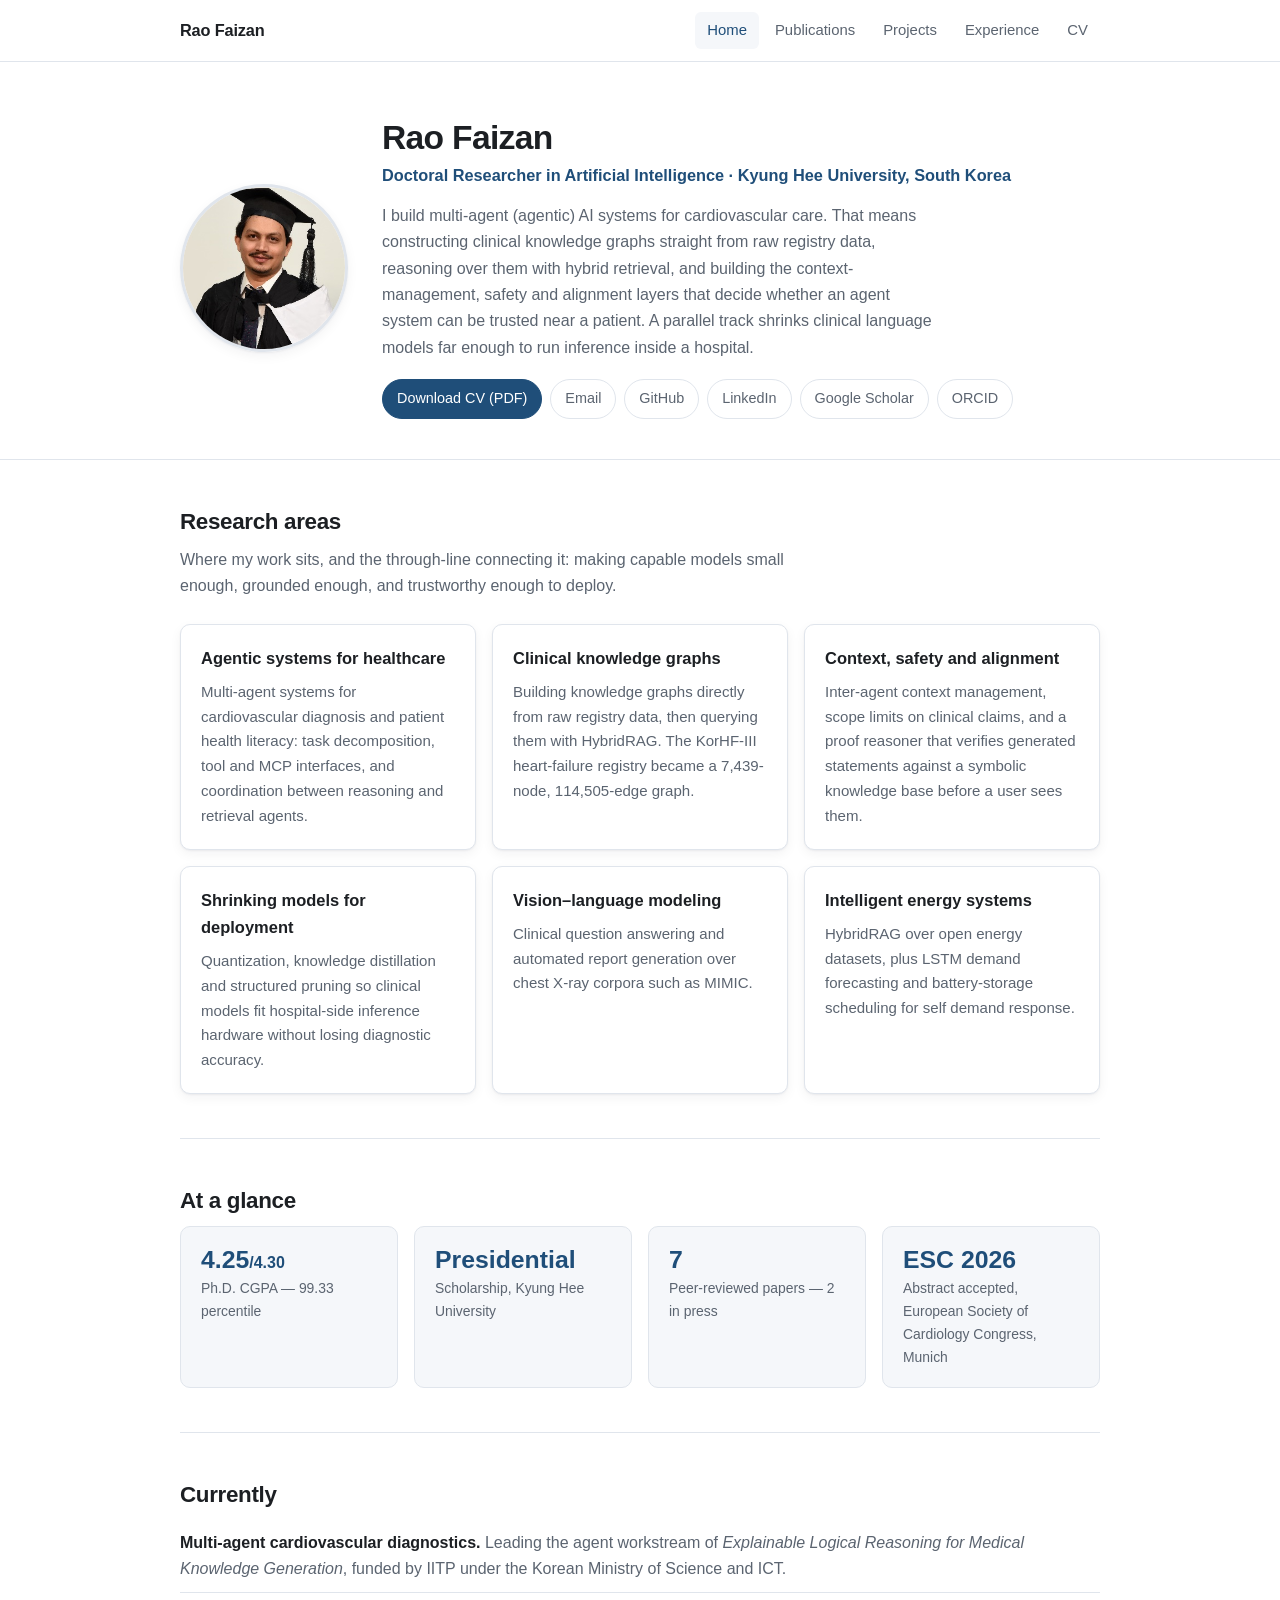
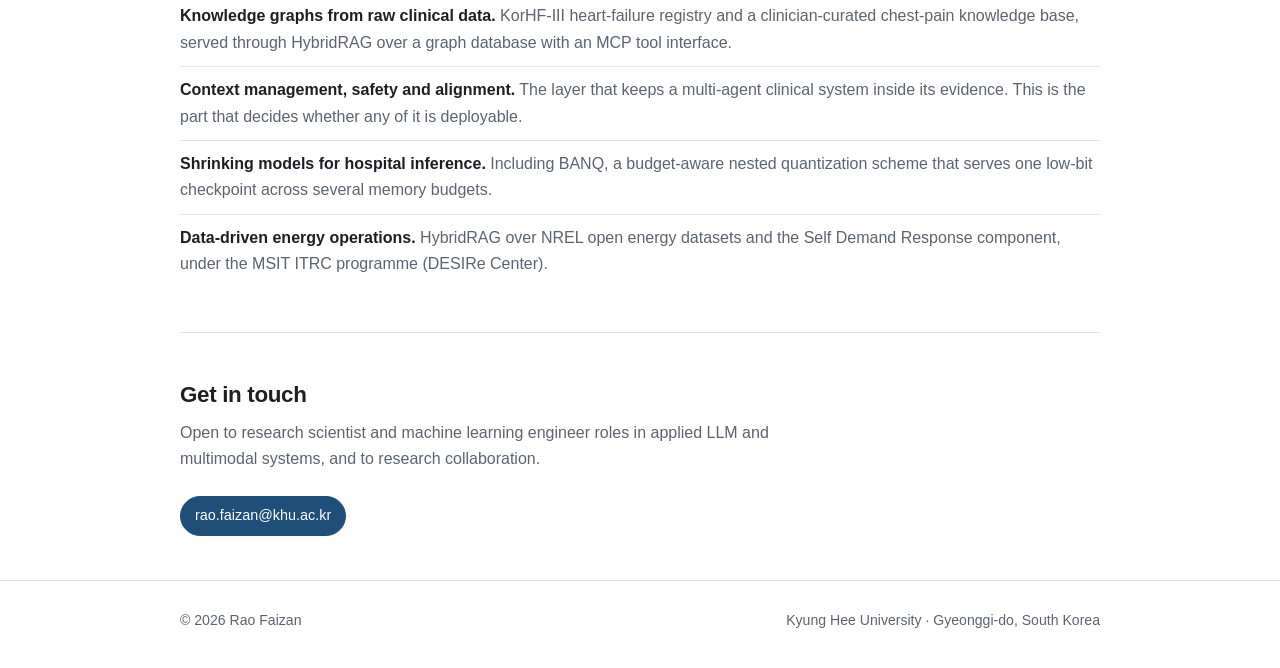
==== commit 708b7c72: "Match the CV revisions: APAN venue, impact factor, single email, style pass   - HybridRAG paper venu" ====
--- a/index.html
+++ b/index.html
@@ -58,14 +58,15 @@
     <div class="cards">
       <div class="card">
         <h3>Agentic systems for healthcare</h3>
-        <p>Multi-agent systems for cardiovascular diagnosis and patient health literacy — task
+        <p>Multi-agent systems for cardiovascular diagnosis and patient health literacy: task
            decomposition, tool and MCP interfaces, and coordination between reasoning and retrieval
            agents.</p>
       </div>
       <div class="card">
         <h3>Clinical knowledge graphs</h3>
-        <p>Building knowledge graphs directly from raw registry data — the KorHF-III heart-failure
-           registry became a 7,439-node, 114,505-edge graph — and querying them with HybridRAG.</p>
+        <p>Building knowledge graphs directly from raw registry data, then querying them with
+           HybridRAG. The KorHF-III heart-failure registry became a 7,439-node, 114,505-edge
+           graph.</p>
       </div>
       <div class="card">
         <h3>Context, safety and alignment</h3>
@@ -100,7 +101,7 @@
       <div class="stat"><span class="num">7</span>
         <span class="lbl">Peer-reviewed papers — 2 in press</span></div>
       <div class="stat"><span class="num">ESC 2026</span>
-        <span class="lbl">Abstract accepted, ESC Congress, Munich</span></div>
+        <span class="lbl">Abstract accepted, European Society of Cardiology Congress, Munich</span></div>
     </div>
   </section>
 
@@ -114,7 +115,7 @@
           and a clinician-curated chest-pain knowledge base, served through HybridRAG over a graph
           database with an MCP tool interface.</li>
       <li><strong>Context management, safety and alignment.</strong> The layer that keeps a multi-agent
-          clinical system inside its evidence — the part that decides whether any of this is
+          clinical system inside its evidence. This is the part that decides whether any of it is
           deployable.</li>
       <li><strong>Shrinking models for hospital inference.</strong> Including BANQ, a budget-aware
           nested quantization scheme that serves one low-bit checkpoint across several memory
@@ -132,7 +133,6 @@
     </p>
     <div class="links">
       <a class="primary" href="mailto:rao.faizan@khu.ac.kr">rao.faizan@khu.ac.kr</a>
-      <a href="mailto:faize.rao5445@gmail.com">faize.rao5445@gmail.com</a>
     </div>
   </section>
 
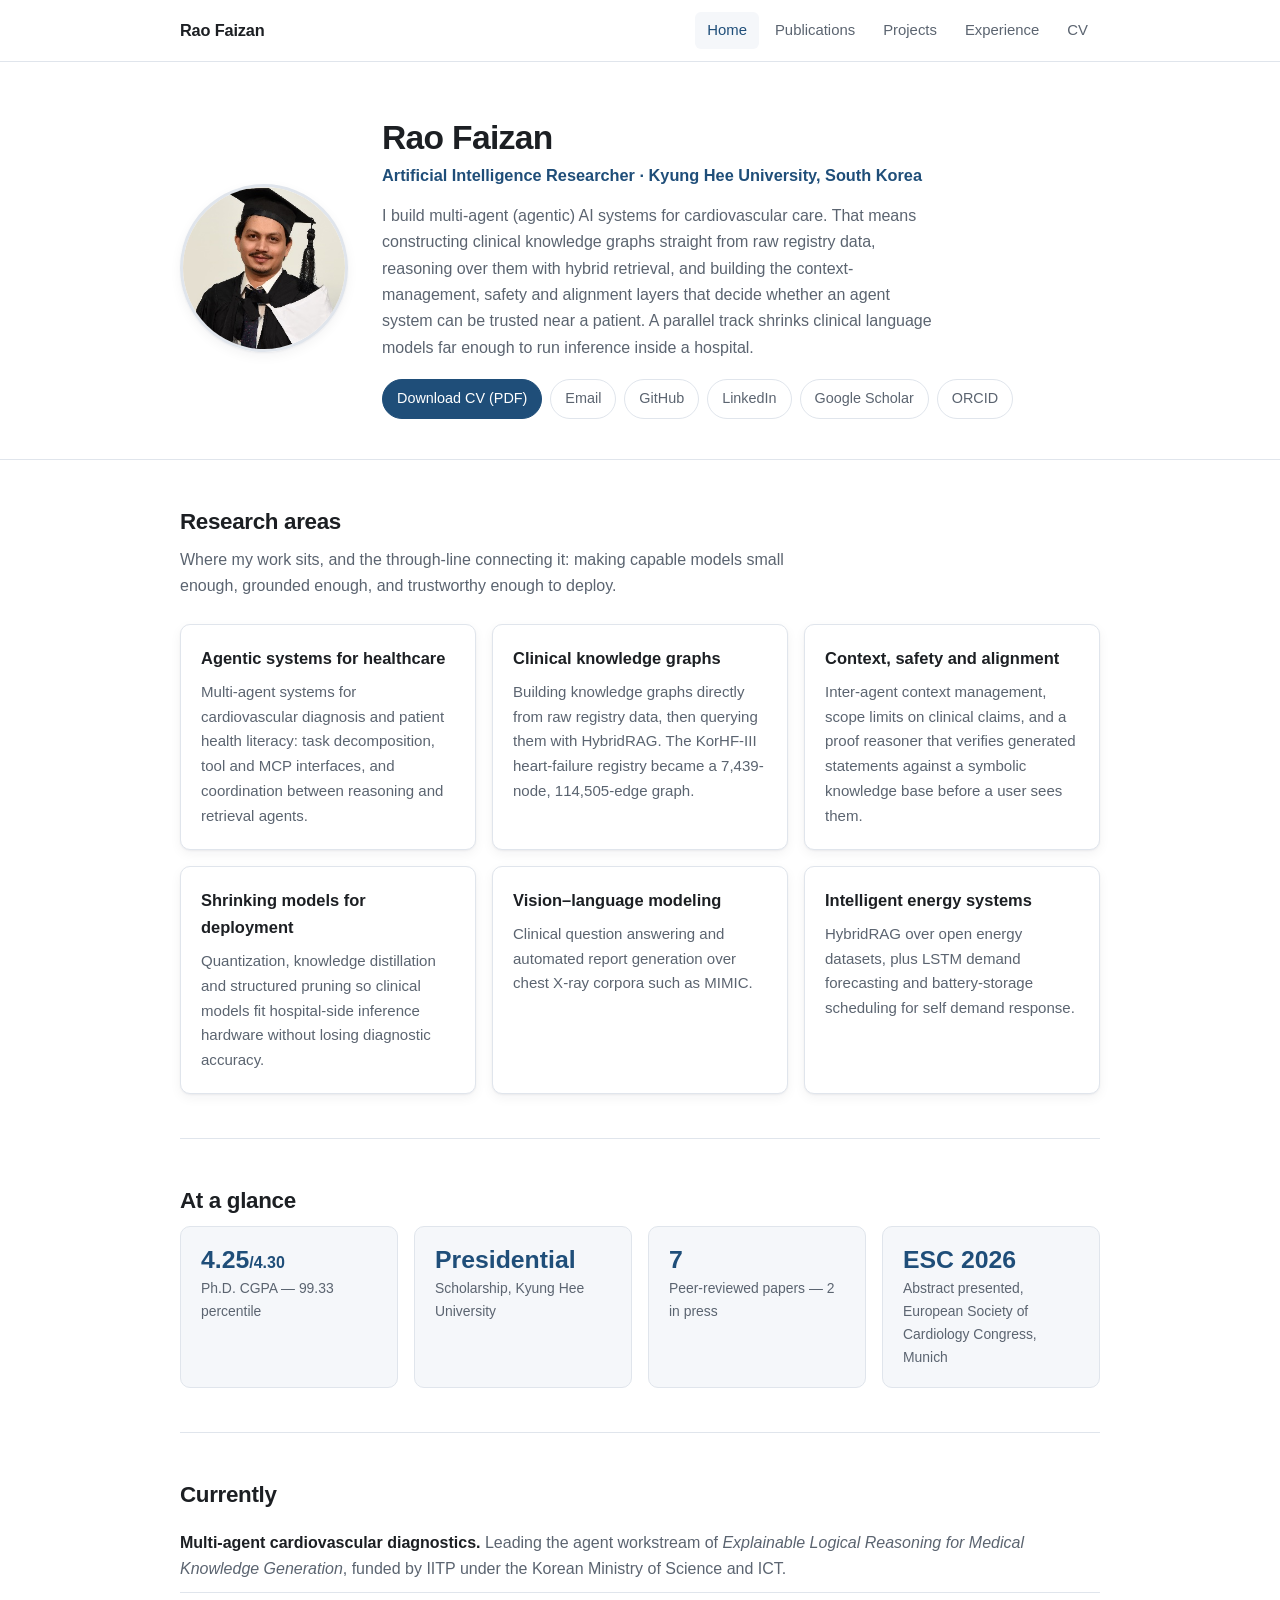
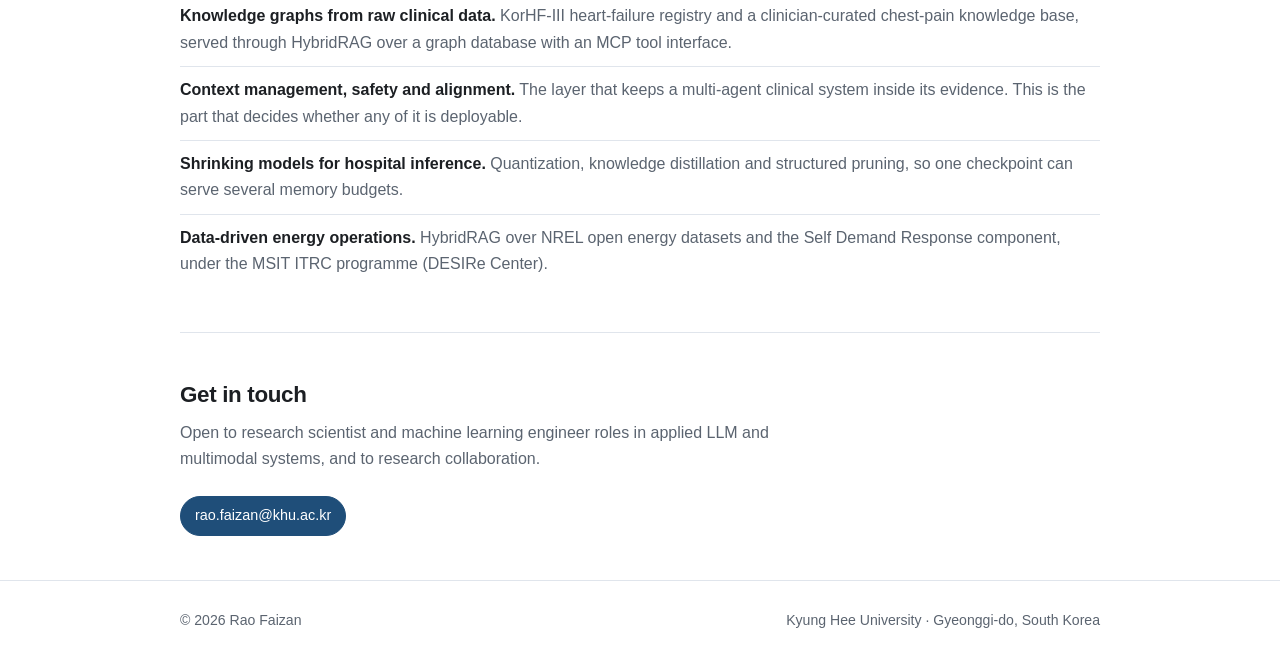
==== commit 7a9f9132: "ESC presented; Artificial Intelligence Researcher; drop BANQ Matches the CV changes. ESC spelled out" ====
--- a/index.html
+++ b/index.html
@@ -4,7 +4,7 @@
 <meta charset="utf-8">
 <meta name="viewport" content="width=device-width, initial-scale=1">
 <title>Rao Faizan — AI Researcher</title>
-<meta name="description" content="Rao Faizan — doctoral researcher at Kyung Hee University building multi-agent (agentic) AI for cardiovascular care: clinical knowledge graphs, hybrid retrieval, agent safety and alignment, and model compression for hospital deployment.">
+<meta name="description" content="Rao Faizan — artificial intelligence researcher at Kyung Hee University building multi-agent (agentic) AI for cardiovascular care: clinical knowledge graphs, hybrid retrieval, agent safety and alignment, and model compression for hospital deployment.">
 <link rel="stylesheet" href="assets/style.css">
 </head>
 <body>
@@ -27,7 +27,7 @@
     <img src="assets/profile.png" alt="Portrait of Rao Faizan">
     <div>
       <h1>Rao Faizan</h1>
-      <p class="role">Doctoral Researcher in Artificial Intelligence · Kyung Hee University, South Korea</p>
+      <p class="role">Artificial Intelligence Researcher · Kyung Hee University, South Korea</p>
       <p class="bio">
         I build multi-agent (agentic) AI systems for cardiovascular care. That means constructing
         clinical knowledge graphs straight from raw registry data, reasoning over them with hybrid
@@ -101,7 +101,7 @@
       <div class="stat"><span class="num">7</span>
         <span class="lbl">Peer-reviewed papers — 2 in press</span></div>
       <div class="stat"><span class="num">ESC 2026</span>
-        <span class="lbl">Abstract accepted, European Society of Cardiology Congress, Munich</span></div>
+        <span class="lbl">Abstract presented, European Society of Cardiology Congress, Munich</span></div>
     </div>
   </section>
 
@@ -117,8 +117,8 @@
       <li><strong>Context management, safety and alignment.</strong> The layer that keeps a multi-agent
           clinical system inside its evidence. This is the part that decides whether any of it is
           deployable.</li>
-      <li><strong>Shrinking models for hospital inference.</strong> Including BANQ, a budget-aware
-          nested quantization scheme that serves one low-bit checkpoint across several memory
+      <li><strong>Shrinking models for hospital inference.</strong> Quantization, knowledge
+          distillation and structured pruning, so one checkpoint can serve several memory
           budgets.</li>
       <li><strong>Data-driven energy operations.</strong> HybridRAG over NREL open energy datasets and
           the Self Demand Response component, under the MSIT ITRC programme (DESIRe Center).</li>
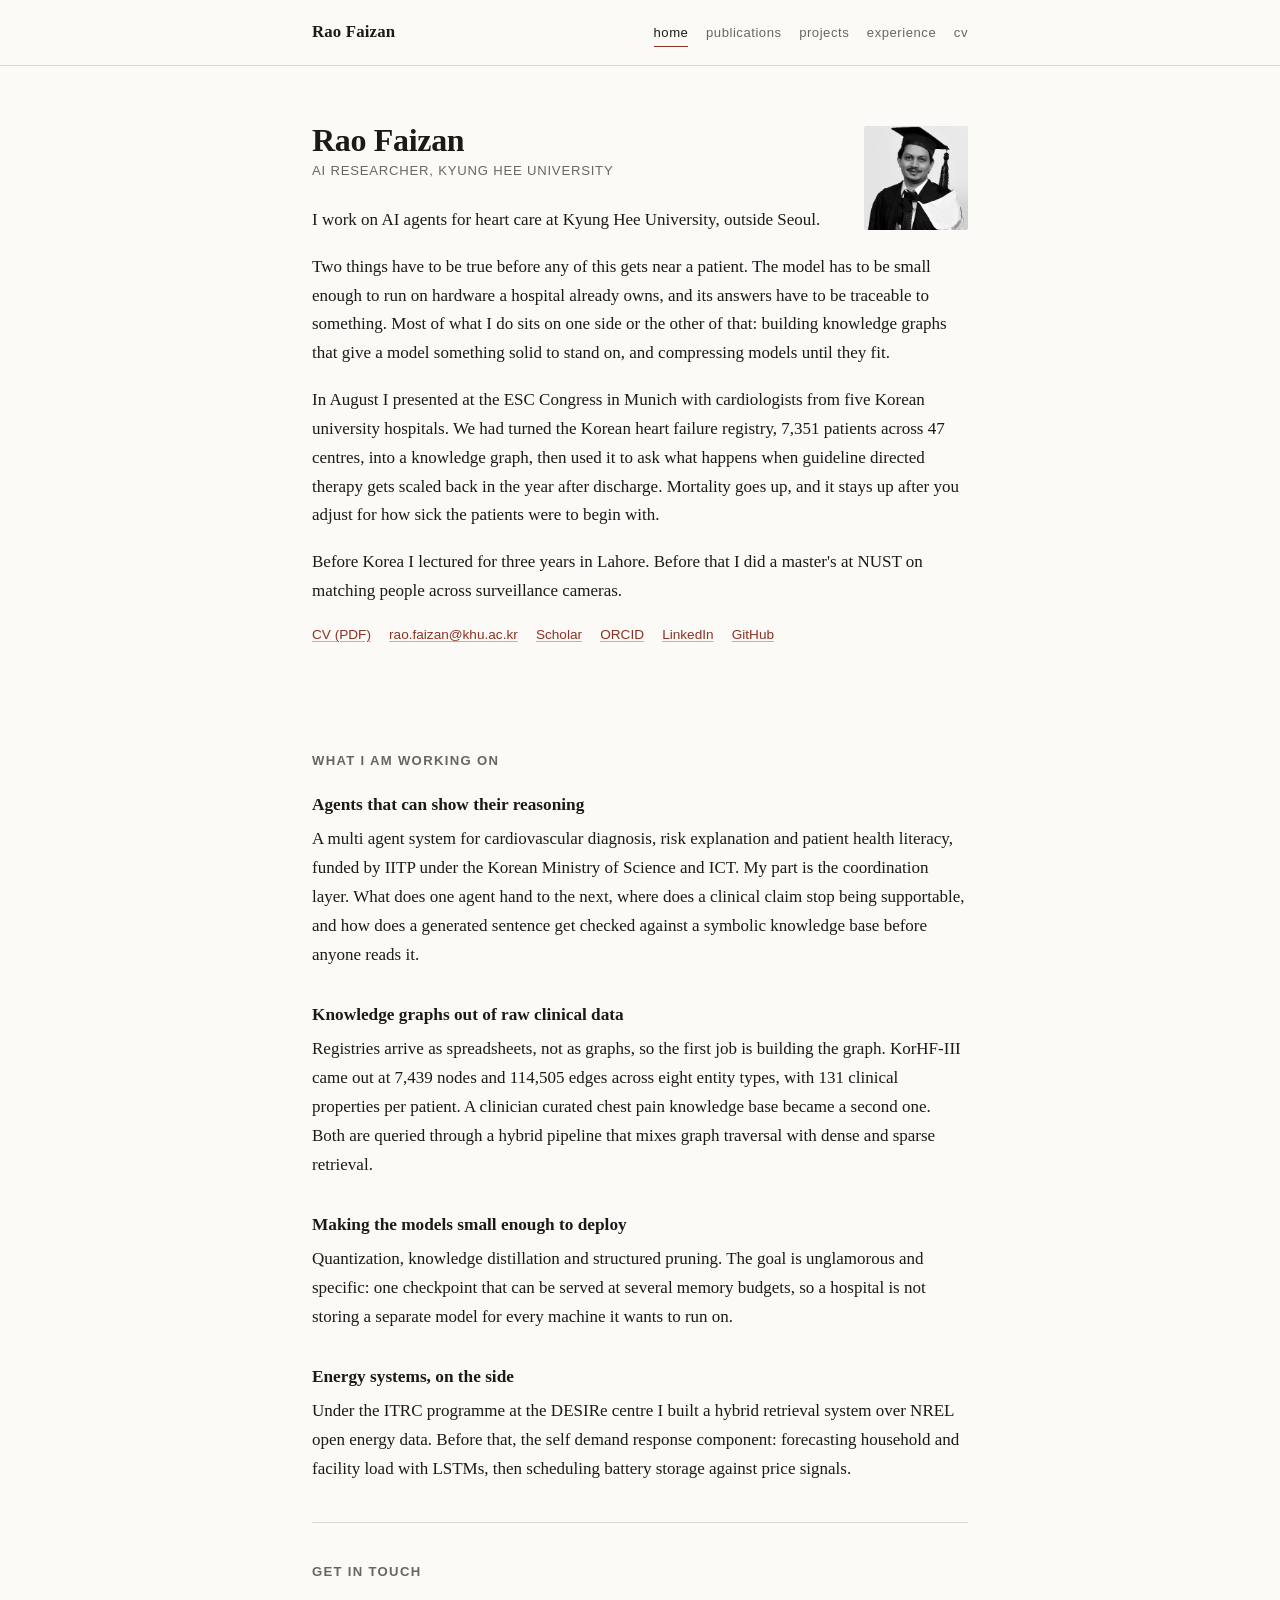
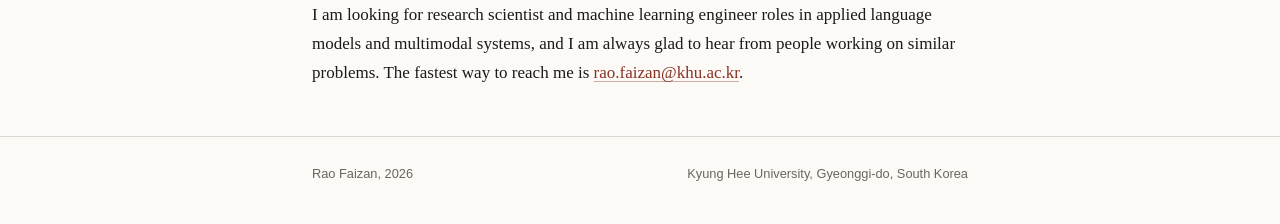
==== commit d60bb0b7: "Rebuild the site to read as a person wrote it The old design had a recognisable signature: a six car" ====
--- a/index.html
+++ b/index.html
@@ -3,8 +3,8 @@
 <head>
 <meta charset="utf-8">
 <meta name="viewport" content="width=device-width, initial-scale=1">
-<title>Rao Faizan — AI Researcher</title>
-<meta name="description" content="Rao Faizan — artificial intelligence researcher at Kyung Hee University building multi-agent (agentic) AI for cardiovascular care: clinical knowledge graphs, hybrid retrieval, agent safety and alignment, and model compression for hospital deployment.">
+<title>Rao Faizan</title>
+<meta name="description" content="Rao Faizan is an AI researcher at Kyung Hee University in South Korea, working on agent systems, clinical knowledge graphs and model compression for cardiovascular care.">
 <link rel="stylesheet" href="assets/style.css">
 </head>
 <body>
@@ -13,135 +13,91 @@
   <div class="nav-inner">
     <a class="brand" href="index.html">Rao Faizan</a>
     <nav class="nav-links">
-      <a href="index.html" class="active">Home</a>
-      <a href="publications.html">Publications</a>
-      <a href="projects.html">Projects</a>
-      <a href="experience.html">Experience</a>
-      <a href="assets/Rao_Faizan_CV.pdf">CV</a>
+      <a href="index.html" class="active">home</a>
+      <a href="publications.html">publications</a>
+      <a href="projects.html">projects</a>
+      <a href="experience.html">experience</a>
+      <a href="assets/Rao_Faizan_CV.pdf">cv</a>
     </nav>
   </div>
 </header>
 
-<div class="hero">
-  <div class="wrap hero-grid">
-    <img src="assets/profile.png" alt="Portrait of Rao Faizan">
-    <div>
-      <h1>Rao Faizan</h1>
-      <p class="role">Artificial Intelligence Researcher · Kyung Hee University, South Korea</p>
-      <p class="bio">
-        I build multi-agent (agentic) AI systems for cardiovascular care. That means constructing
-        clinical knowledge graphs straight from raw registry data, reasoning over them with hybrid
-        retrieval, and building the context-management, safety and alignment layers that decide whether
-        an agent system can be trusted near a patient. A parallel track shrinks clinical language models
-        far enough to run inference inside a hospital.
-      </p>
-      <div class="links">
-        <a class="primary" href="assets/Rao_Faizan_CV.pdf">Download CV (PDF)</a>
-        <a href="mailto:rao.faizan@khu.ac.kr">Email</a>
-        <a href="https://github.com/raofaizan">GitHub</a>
-        <a href="https://www.linkedin.com/in/rao-faizan/">LinkedIn</a>
-        <a href="https://scholar.google.com/citations?user=-F30Si8AAAAJ">Google Scholar</a>
-        <a href="https://orcid.org/0000-0003-4084-5166">ORCID</a>
-      </div>
-    </div>
-  </div>
-</div>
-
 <main class="wrap">
 
-  <section>
-    <h2>Research areas</h2>
-    <p class="section-lede">
-      Where my work sits, and the through-line connecting it: making capable models small enough,
-      grounded enough, and trustworthy enough to deploy.
+  <div class="intro">
+    <img src="assets/profile.png" alt="Rao Faizan">
+    <h1>Rao Faizan</h1>
+    <p class="role">AI Researcher, Kyung Hee University</p>
+
+    <p>I work on AI agents for heart care at Kyung Hee University, outside Seoul.</p>
+
+    <p>Two things have to be true before any of this gets near a patient. The model has to be
+       small enough to run on hardware a hospital already owns, and its answers have to be
+       traceable to something. Most of what I do sits on one side or the other of that: building
+       knowledge graphs that give a model something solid to stand on, and compressing models
+       until they fit.</p>
+
+    <p>In August I presented at the ESC Congress in Munich with cardiologists from five Korean
+       university hospitals. We had turned the Korean heart failure registry, 7,351 patients
+       across 47 centres, into a knowledge graph, then used it to ask what happens when
+       guideline directed therapy gets scaled back in the year after discharge. Mortality goes
+       up, and it stays up after you adjust for how sick the patients were to begin with.</p>
+
+    <p>Before Korea I lectured for three years in Lahore. Before that I did a master's at NUST
+       on matching people across surveillance cameras.</p>
+
+    <p class="elsewhere">
+      <a href="assets/Rao_Faizan_CV.pdf">CV (PDF)</a>
+      <a href="mailto:rao.faizan@khu.ac.kr">rao.faizan@khu.ac.kr</a>
+      <a href="https://scholar.google.com/citations?user=-F30Si8AAAAJ">Scholar</a>
+      <a href="https://orcid.org/0000-0003-4084-5166">ORCID</a>
+      <a href="https://www.linkedin.com/in/rao-faizan/">LinkedIn</a>
+      <a href="https://github.com/raofaizan">GitHub</a>
     </p>
-    <div class="cards">
-      <div class="card">
-        <h3>Agentic systems for healthcare</h3>
-        <p>Multi-agent systems for cardiovascular diagnosis and patient health literacy: task
-           decomposition, tool and MCP interfaces, and coordination between reasoning and retrieval
-           agents.</p>
-      </div>
-      <div class="card">
-        <h3>Clinical knowledge graphs</h3>
-        <p>Building knowledge graphs directly from raw registry data, then querying them with
-           HybridRAG. The KorHF-III heart-failure registry became a 7,439-node, 114,505-edge
-           graph.</p>
-      </div>
-      <div class="card">
-        <h3>Context, safety and alignment</h3>
-        <p>Inter-agent context management, scope limits on clinical claims, and a proof reasoner that
-           verifies generated statements against a symbolic knowledge base before a user sees them.</p>
-      </div>
-      <div class="card">
-        <h3>Shrinking models for deployment</h3>
-        <p>Quantization, knowledge distillation and structured pruning so clinical models fit
-           hospital-side inference hardware without losing diagnostic accuracy.</p>
-      </div>
-      <div class="card">
-        <h3>Vision–language modeling</h3>
-        <p>Clinical question answering and automated report generation over chest X-ray corpora
-           such as MIMIC.</p>
-      </div>
-      <div class="card">
-        <h3>Intelligent energy systems</h3>
-        <p>HybridRAG over open energy datasets, plus LSTM demand forecasting and battery-storage
-           scheduling for self demand response.</p>
-      </div>
-    </div>
-  </section>
+  </div>
 
   <section>
-    <h2>At a glance</h2>
-    <div class="stats">
-      <div class="stat"><span class="num">4.25<span style="font-size:1rem">/4.30</span></span>
-        <span class="lbl">Ph.D. CGPA — 99.33 percentile</span></div>
-      <div class="stat"><span class="num">Presidential</span>
-        <span class="lbl">Scholarship, Kyung Hee University</span></div>
-      <div class="stat"><span class="num">7</span>
-        <span class="lbl">Peer-reviewed papers — 2 in press</span></div>
-      <div class="stat"><span class="num">ESC 2026</span>
-        <span class="lbl">Abstract presented, European Society of Cardiology Congress, Munich</span></div>
-    </div>
-  </section>
+    <h2>What I am working on</h2>
 
-  <section>
-    <h2>Currently</h2>
-    <ul class="plain">
-      <li><strong>Multi-agent cardiovascular diagnostics.</strong> Leading the agent workstream of
-          <em>Explainable Logical Reasoning for Medical Knowledge Generation</em>, funded by IITP under
-          the Korean Ministry of Science and ICT.</li>
-      <li><strong>Knowledge graphs from raw clinical data.</strong> KorHF-III heart-failure registry
-          and a clinician-curated chest-pain knowledge base, served through HybridRAG over a graph
-          database with an MCP tool interface.</li>
-      <li><strong>Context management, safety and alignment.</strong> The layer that keeps a multi-agent
-          clinical system inside its evidence. This is the part that decides whether any of it is
-          deployable.</li>
-      <li><strong>Shrinking models for hospital inference.</strong> Quantization, knowledge
-          distillation and structured pruning, so one checkpoint can serve several memory
-          budgets.</li>
-      <li><strong>Data-driven energy operations.</strong> HybridRAG over NREL open energy datasets and
-          the Self Demand Response component, under the MSIT ITRC programme (DESIRe Center).</li>
-    </ul>
+    <h3>Agents that can show their reasoning</h3>
+    <p>A multi agent system for cardiovascular diagnosis, risk explanation and patient health
+       literacy, funded by IITP under the Korean Ministry of Science and ICT. My part is the
+       coordination layer. What does one agent hand to the next, where does a clinical claim
+       stop being supportable, and how does a generated sentence get checked against a symbolic
+       knowledge base before anyone reads it.</p>
+
+    <h3>Knowledge graphs out of raw clinical data</h3>
+    <p>Registries arrive as spreadsheets, not as graphs, so the first job is building the graph.
+       KorHF-III came out at 7,439 nodes and 114,505 edges across eight entity types, with 131
+       clinical properties per patient. A clinician curated chest pain knowledge base became a
+       second one. Both are queried through a hybrid pipeline that mixes graph traversal with
+       dense and sparse retrieval.</p>
+
+    <h3>Making the models small enough to deploy</h3>
+    <p>Quantization, knowledge distillation and structured pruning. The goal is unglamorous and
+       specific: one checkpoint that can be served at several memory budgets, so a hospital is
+       not storing a separate model for every machine it wants to run on.</p>
+
+    <h3>Energy systems, on the side</h3>
+    <p>Under the ITRC programme at the DESIRe centre I built a hybrid retrieval system over NREL
+       open energy data. Before that, the self demand response component: forecasting household
+       and facility load with LSTMs, then scheduling battery storage against price signals.</p>
   </section>
 
   <section>
     <h2>Get in touch</h2>
-    <p class="section-lede">
-      Open to research scientist and machine learning engineer roles in applied LLM and multimodal
-      systems, and to research collaboration.
-    </p>
-    <div class="links">
-      <a class="primary" href="mailto:rao.faizan@khu.ac.kr">rao.faizan@khu.ac.kr</a>
-    </div>
+    <p>I am looking for research scientist and machine learning engineer roles in applied
+       language models and multimodal systems, and I am always glad to hear from people working
+       on similar problems. The fastest way to reach me is
+       <a href="mailto:rao.faizan@khu.ac.kr">rao.faizan@khu.ac.kr</a>.</p>
   </section>
 
 </main>
 
 <footer>
   <div class="wrap">
-    <span>© 2026 Rao Faizan</span>
-    <span>Kyung Hee University · Gyeonggi-do, South Korea</span>
+    <span>Rao Faizan, 2026</span>
+    <span>Kyung Hee University, Gyeonggi-do, South Korea</span>
   </div>
 </footer>
 
--- a/assets/style.css
+++ b/assets/style.css
@@ -1,197 +1,183 @@
 /* =========================================================
-   Rao Faizan — personal site
-   Single hand-written stylesheet. No framework, no build step.
-   Palette lives in the custom properties below; change once,
-   applies everywhere.
+   Rao Faizan, personal site.
+   One hand-written stylesheet. No framework, no build step,
+   no web fonts, no CDN. Everything below is deliberate.
+
+   Design notes, so future edits do not undo the intent:
+   - Serif body text on warm paper. The system sans stack is
+     used only for dates and small labels, as contrast.
+   - No cards, no pill buttons, no tag chips, no drop shadows,
+     no stat tiles. Hairline rules and whitespace do the work.
+   - One accent colour, a dark red, used only for links.
+   - Narrow measure (about 68 characters) because this is a
+     page to read, not a dashboard to scan.
    ========================================================= */
 
 :root {
-  --accent:        #1f4e79;
-  --accent-soft:   #2f6fa8;
-  --bg:            #ffffff;
-  --bg-alt:        #f5f7fa;
-  --card:          #ffffff;
-  --text:          #1c1f23;
-  --text-muted:    #5b6470;
-  --border:        #e0e5ec;
-  --shadow:        0 1px 2px rgba(16, 24, 40, .05), 0 4px 12px rgba(16, 24, 40, .05);
-  --radius:        10px;
-  --maxw:          960px;
+  --bg:        #fbfaf7;
+  --bg-alt:    #f3f1ec;
+  --text:      #1b1a17;
+  --muted:     #6a665e;
+  --accent:    #8a3324;
+  --rule:      #ddd8cf;
+  --maxw:      44rem;
 }
 
 @media (prefers-color-scheme: dark) {
   :root {
-    --accent:      #7db3e0;
-    --accent-soft: #a8cdec;
-    --bg:          #14181d;
-    --bg-alt:      #1a1f26;
-    --card:        #1c222a;
-    --text:        #e6eaef;
-    --text-muted:  #9aa5b3;
-    --border:      #2b333d;
-    --shadow:      0 1px 2px rgba(0, 0, 0, .4), 0 4px 14px rgba(0, 0, 0, .3);
+    --bg:      #171613;
+    --bg-alt:  #1f1e1a;
+    --text:    #e9e5db;
+    --muted:   #9c968a;
+    --accent:  #d98b6a;
+    --rule:    #322f29;
   }
 }
 
 *, *::before, *::after { box-sizing: border-box; }
 
+html { -webkit-text-size-adjust: 100%; }
+
 body {
   margin: 0;
-  font-family: -apple-system, BlinkMacSystemFont, "Segoe UI", Roboto,
-               "Helvetica Neue", Arial, sans-serif;
-  font-size: 16px;
-  line-height: 1.65;
+  font-family: Charter, "Bitstream Charter", "Sitka Text", Cambria, Georgia,
+               "Times New Roman", serif;
+  font-size: 1.0625rem;
+  line-height: 1.7;
   color: var(--text);
   background: var(--bg);
   -webkit-font-smoothing: antialiased;
+  text-rendering: optimizeLegibility;
 }
 
-.wrap { max-width: var(--maxw); margin: 0 auto; padding: 0 20px; }
+.wrap { max-width: var(--maxw); margin: 0 auto; padding: 0 1.5rem; }
 
-a { color: var(--accent); text-decoration: none; }
-a:hover { text-decoration: underline; }
+a { color: var(--accent); text-decoration: underline; text-underline-offset: .15em;
+    text-decoration-thickness: .06em; text-decoration-color: color-mix(in srgb, var(--accent) 40%, transparent); }
+a:hover { text-decoration-color: var(--accent); }
 
-/* ---------------- navigation ---------------- */
-header.nav {
-  position: sticky; top: 0; z-index: 50;
-  background: color-mix(in srgb, var(--bg) 88%, transparent);
-  backdrop-filter: saturate(180%) blur(10px);
-  border-bottom: 1px solid var(--border);
+/* ---------------- masthead ---------------- */
+.nav { border-bottom: 1px solid var(--rule); background: var(--bg); }
+.nav-inner {
+  max-width: var(--maxw); margin: 0 auto; padding: 1.1rem 1.5rem;
+  display: flex; align-items: baseline; justify-content: space-between;
+  gap: 1rem; flex-wrap: wrap;
 }
-.nav-inner {
-  max-width: var(--maxw); margin: 0 auto; padding: 12px 20px;
-  display: flex; align-items: center; justify-content: space-between;
-  gap: 16px; flex-wrap: wrap;
+.brand { font-weight: 600; font-size: 1.05rem; color: var(--text); text-decoration: none;
+         letter-spacing: .01em; }
+.brand:hover { color: var(--accent); }
+.nav-links { display: flex; gap: 1.1rem; flex-wrap: wrap;
+  font-family: -apple-system, "Segoe UI", Roboto, sans-serif;
+  font-size: .82rem; letter-spacing: .04em; text-transform: lowercase; }
+.nav-links a { color: var(--muted); text-decoration: none; padding-bottom: 2px; }
+.nav-links a:hover { color: var(--accent); }
+.nav-links a.active { color: var(--text); border-bottom: 1px solid var(--accent); }
+
+/* ---------------- opening block ---------------- */
+.intro { padding: 3.5rem 0 2.5rem; }
+.intro img {
+  width: 104px; height: 104px; object-fit: cover; object-position: top center;
+  border-radius: 2px; float: right; margin: .3rem 0 1.25rem 1.75rem;
+  filter: grayscale(100%) contrast(1.05);
 }
-.brand { font-weight: 700; font-size: 1.02rem; color: var(--text); letter-spacing: -.01em; }
-.brand:hover { text-decoration: none; color: var(--accent); }
-.nav-links { display: flex; gap: 4px; flex-wrap: wrap; }
-.nav-links a {
-  padding: 6px 12px; border-radius: 6px; font-size: .93rem;
-  color: var(--text-muted); font-weight: 500;
+@media (prefers-color-scheme: dark) { .intro img { filter: grayscale(100%) brightness(.9); } }
+.intro h1 { margin: 0 0 .1rem; font-size: 2rem; font-weight: 600; letter-spacing: -.01em;
+            line-height: 1.15; }
+.intro .role {
+  margin: 0 0 1.5rem; color: var(--muted);
+  font-family: -apple-system, "Segoe UI", Roboto, sans-serif;
+  font-size: .82rem; letter-spacing: .06em; text-transform: uppercase;
 }
-.nav-links a:hover { background: var(--bg-alt); color: var(--accent); text-decoration: none; }
-.nav-links a.active { color: var(--accent); background: var(--bg-alt); }
+.intro p { margin: 0 0 1.1rem; }
+.intro p:last-of-type { margin-bottom: 1.6rem; }
 
-/* ---------------- hero ---------------- */
-.hero { padding: 56px 0 40px; border-bottom: 1px solid var(--border); }
-.hero-grid {
-  display: grid; grid-template-columns: 168px 1fr; gap: 34px; align-items: center;
+/* inline link row, plain text separated by rules */
+.elsewhere {
+  font-family: -apple-system, "Segoe UI", Roboto, sans-serif;
+  font-size: .85rem; color: var(--muted); clear: both;
 }
-.hero img {
-  width: 168px; height: 168px; object-fit: cover; object-position: top center;
-  border-radius: 50%; border: 3px solid var(--border); box-shadow: var(--shadow);
-}
-.hero h1 { margin: 0 0 4px; font-size: 2.1rem; letter-spacing: -.02em; line-height: 1.2; }
-.hero .role { margin: 0 0 14px; color: var(--accent); font-weight: 600; font-size: 1.02rem; }
-.hero p.bio { margin: 0 0 18px; color: var(--text-muted); max-width: 62ch; }
-
-.links { display: flex; flex-wrap: wrap; gap: 8px; }
-.links a {
-  display: inline-block; padding: 7px 14px; font-size: .9rem; font-weight: 500;
-  border: 1px solid var(--border); border-radius: 999px; background: var(--card);
-  color: var(--text-muted); transition: border-color .15s, color .15s;
-}
-.links a:hover { border-color: var(--accent); color: var(--accent); text-decoration: none; }
-.links a.primary {
-  background: var(--accent); border-color: var(--accent); color: #fff;
-}
-@media (prefers-color-scheme: dark) { .links a.primary { color: #0f1418; } }
-.links a.primary:hover { background: var(--accent-soft); border-color: var(--accent-soft); }
+.elsewhere a { margin-right: .9rem; white-space: nowrap; }
 
 /* ---------------- sections ---------------- */
-section { padding: 44px 0; border-bottom: 1px solid var(--border); }
-section:last-of-type { border-bottom: none; }
+main { padding-bottom: 1rem; }
+section { padding: 2.4rem 0 0; }
+section + section { border-top: 1px solid var(--rule); margin-top: 2.4rem; }
+
 h2 {
-  margin: 0 0 6px; font-size: 1.4rem; letter-spacing: -.015em;
+  margin: 0 0 1.1rem; font-size: .82rem; font-weight: 600;
+  font-family: -apple-system, "Segoe UI", Roboto, sans-serif;
+  letter-spacing: .1em; text-transform: uppercase; color: var(--muted);
 }
-.section-lede { margin: 0 0 24px; color: var(--text-muted); max-width: 68ch; }
+h3 { margin: 1.9rem 0 .35rem; font-size: 1.08rem; font-weight: 600; }
+h3:first-of-type { margin-top: 0; }
+p { margin: 0 0 1.05rem; }
+p:last-child { margin-bottom: 0; }
 
-.page-head { padding: 44px 0 8px; }
-.page-head h1 { margin: 0 0 6px; font-size: 1.95rem; letter-spacing: -.02em; }
-.page-head p { margin: 0; color: var(--text-muted); max-width: 68ch; }
+.page-head { padding: 3rem 0 .5rem; }
+.page-head h1 { margin: 0 0 .5rem; font-size: 1.7rem; font-weight: 600; letter-spacing: -.01em; }
+.page-head p { color: var(--muted); font-size: .97rem; }
 
-/* ---------------- cards ---------------- */
-.cards { display: grid; gap: 16px; grid-template-columns: repeat(auto-fit, minmax(260px, 1fr)); }
-.card {
-  background: var(--card); border: 1px solid var(--border);
-  border-radius: var(--radius); padding: 20px; box-shadow: var(--shadow);
+/* ---------------- entries ---------------- */
+.entry { padding: 1.7rem 0; border-bottom: 1px solid var(--rule); }
+.entry:last-child { border-bottom: none; padding-bottom: .4rem; }
+.entry-head { margin-bottom: .1rem; }
+.entry-head h3 { margin: 0; font-size: 1.06rem; display: inline; }
+.entry-date {
+  display: block; color: var(--muted); margin-top: .15rem;
+  font-family: -apple-system, "Segoe UI", Roboto, sans-serif;
+  font-size: .78rem; letter-spacing: .05em; text-transform: uppercase;
 }
-.card h3 { margin: 0 0 8px; font-size: 1.03rem; }
-.card p  { margin: 0; color: var(--text-muted); font-size: .94rem; }
+.entry-org { margin: .45rem 0 .7rem; color: var(--text); font-size: .97rem; font-style: italic; }
+.entry ul { margin: 0; padding-left: 1.1rem; }
+.entry ul li { margin-bottom: .45rem; }
+.entry ul li::marker { color: var(--muted); }
+.entry p { margin-bottom: .8rem; }
 
-/* stat strip */
-.stats { display: grid; gap: 16px; grid-template-columns: repeat(auto-fit, minmax(180px, 1fr)); }
-.stat {
-  background: var(--bg-alt); border: 1px solid var(--border);
-  border-radius: var(--radius); padding: 18px 20px;
-}
-.stat .num { display: block; font-size: 1.55rem; font-weight: 700; color: var(--accent); line-height: 1.2; }
-.stat .lbl { display: block; font-size: .87rem; color: var(--text-muted); margin-top: 2px; }
-
-/* ---------------- entries (experience / projects) ---------------- */
-.entry { padding: 22px 0; border-bottom: 1px solid var(--border); }
-.entry:last-child { border-bottom: none; }
-.entry-head {
-  display: flex; justify-content: space-between; align-items: baseline;
-  gap: 16px; flex-wrap: wrap; margin-bottom: 2px;
-}
-.entry-head h3 { margin: 0; font-size: 1.06rem; }
-.entry-date { color: var(--text-muted); font-size: .88rem; white-space: nowrap; }
-.entry-org { margin: 0 0 10px; color: var(--accent); font-size: .93rem; font-weight: 500; }
-.entry ul { margin: 0; padding-left: 20px; color: var(--text-muted); }
-.entry ul li { margin-bottom: 5px; }
-.entry ul li::marker { color: var(--accent); }
-
-.tags { display: flex; flex-wrap: wrap; gap: 6px; margin-top: 12px; }
-.tag {
-  font-size: .78rem; padding: 3px 10px; border-radius: 999px;
-  background: var(--bg-alt); border: 1px solid var(--border); color: var(--text-muted);
+/* ---------------- publications ---------------- */
+.pub { padding: 1.15rem 0; border-bottom: 1px solid var(--rule); }
+.pub:last-child { border-bottom: none; }
+.pub .title { display: block; font-weight: 600; margin-bottom: .2rem; }
+.pub .authors { display: block; color: var(--muted); font-size: .95rem; }
+.pub .authors .me { color: var(--text); font-weight: 600; }
+.pub .venue { display: block; margin-top: .3rem; color: var(--muted); font-size: .93rem; }
+.note {
+  color: var(--muted);
+  font-family: -apple-system, "Segoe UI", Roboto, sans-serif;
+  font-size: .74rem; letter-spacing: .06em; text-transform: uppercase;
+  margin-left: .55rem; white-space: nowrap;
 }
 
-/* ---------------- publications ---------------- */
-.pub { padding: 18px 0; border-bottom: 1px solid var(--border); }
-.pub:last-child { border-bottom: none; }
-.pub .title { font-weight: 600; display: block; margin-bottom: 4px; }
-.pub .authors { color: var(--text-muted); font-size: .93rem; }
-.pub .authors .me { color: var(--text); font-weight: 700; }
-.pub .venue { display: block; margin-top: 4px; color: var(--text-muted); font-size: .91rem; font-style: italic; }
-.badge {
-  display: inline-block; font-size: .72rem; font-weight: 700; letter-spacing: .04em;
-  text-transform: uppercase; padding: 2px 8px; border-radius: 4px;
-  background: var(--accent); color: #fff; margin-left: 8px; vertical-align: 2px;
-}
-@media (prefers-color-scheme: dark) { .badge { color: #0f1418; } }
-
 pre.bibtex {
-  background: var(--bg-alt); border: 1px solid var(--border); border-radius: var(--radius);
-  padding: 16px; overflow-x: auto; font-size: .84rem; line-height: 1.55;
-  font-family: ui-monospace, SFMono-Regular, "SF Mono", Menlo, Consolas, monospace;
-  color: var(--text-muted);
+  background: var(--bg-alt); border: 1px solid var(--rule); border-radius: 2px;
+  padding: 1rem 1.1rem; overflow-x: auto; font-size: .8rem; line-height: 1.6;
+  font-family: ui-monospace, SFMono-Regular, Menlo, Consolas, monospace;
+  color: var(--muted);
 }
 
-/* ---------------- misc ---------------- */
-ul.plain { list-style: none; padding: 0; margin: 0; }
-ul.plain li {
-  padding: 10px 0; border-bottom: 1px solid var(--border); color: var(--text-muted);
+/* ---------------- lists ---------------- */
+dl.facts { margin: 0; }
+dl.facts dt {
+  font-family: -apple-system, "Segoe UI", Roboto, sans-serif;
+  font-size: .76rem; letter-spacing: .06em; text-transform: uppercase;
+  color: var(--muted); margin-top: 1.1rem;
 }
-ul.plain li:last-child { border-bottom: none; }
-ul.plain strong { color: var(--text); }
+dl.facts dt:first-child { margin-top: 0; }
+dl.facts dd { margin: .15rem 0 0; }
 
 footer {
-  border-top: 1px solid var(--border); padding: 28px 0 36px;
-  color: var(--text-muted); font-size: .88rem;
+  border-top: 1px solid var(--rule); margin-top: 3rem; padding: 1.6rem 0 2.5rem;
+  color: var(--muted);
+  font-family: -apple-system, "Segoe UI", Roboto, sans-serif;
+  font-size: .8rem;
 }
-footer .wrap { display: flex; justify-content: space-between; gap: 12px; flex-wrap: wrap; }
+footer .wrap { display: flex; justify-content: space-between; gap: .75rem; flex-wrap: wrap; }
 
-/* ---------------- responsive ---------------- */
-@media (max-width: 640px) {
-  .hero { padding: 36px 0 30px; }
-  .hero-grid { grid-template-columns: 1fr; gap: 20px; text-align: center; justify-items: center; }
-  .hero p.bio { text-align: left; }
-  .hero h1 { font-size: 1.75rem; }
-  .links { justify-content: center; }
-  .nav-inner { padding: 10px 16px; }
-  .nav-links { width: 100%; justify-content: flex-start; }
-  .entry-head { flex-direction: column; gap: 2px; }
+/* ---------------- small screens ---------------- */
+@media (max-width: 34rem) {
+  body { font-size: 1.02rem; }
+  .intro { padding: 2.25rem 0 1.75rem; }
+  .intro img { width: 78px; height: 78px; margin-left: 1.1rem; }
+  .intro h1 { font-size: 1.6rem; }
+  .nav-inner { padding: .9rem 1.25rem; }
+  .nav-links { gap: .85rem; }
 }
